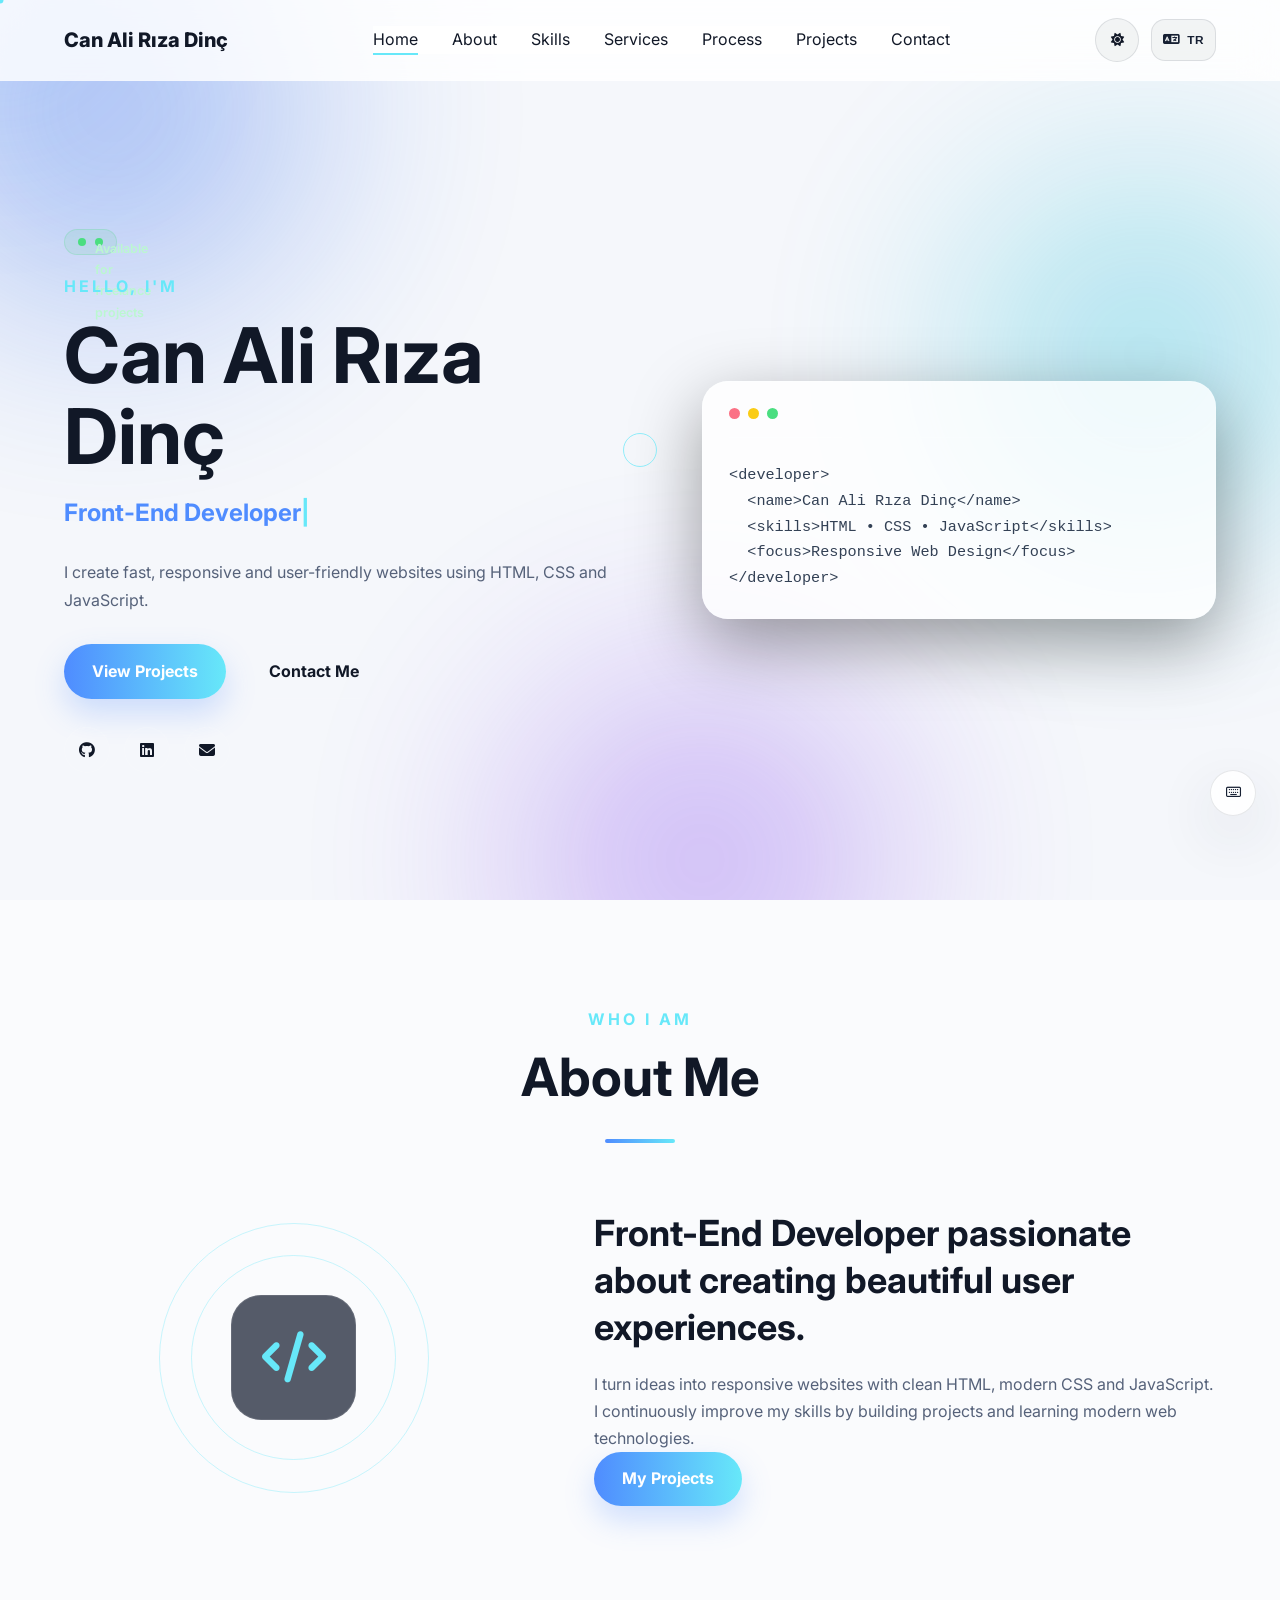
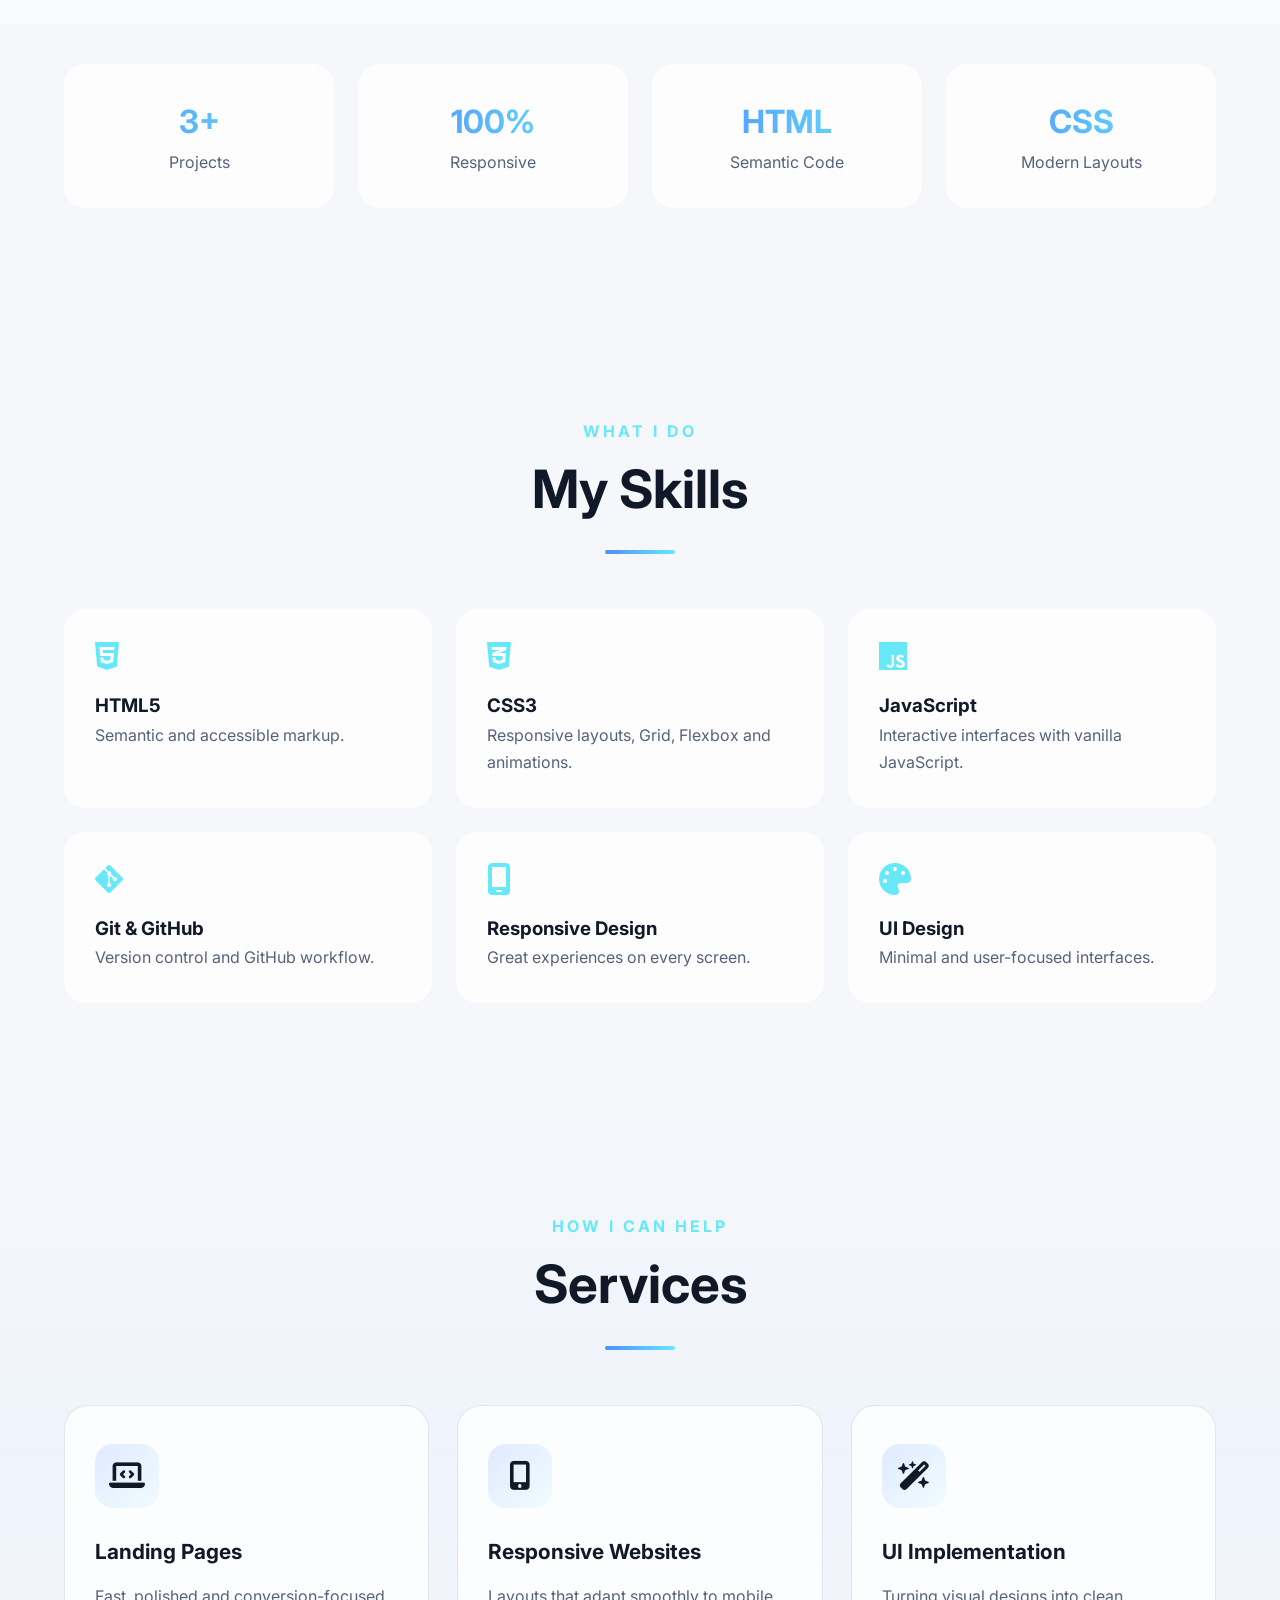
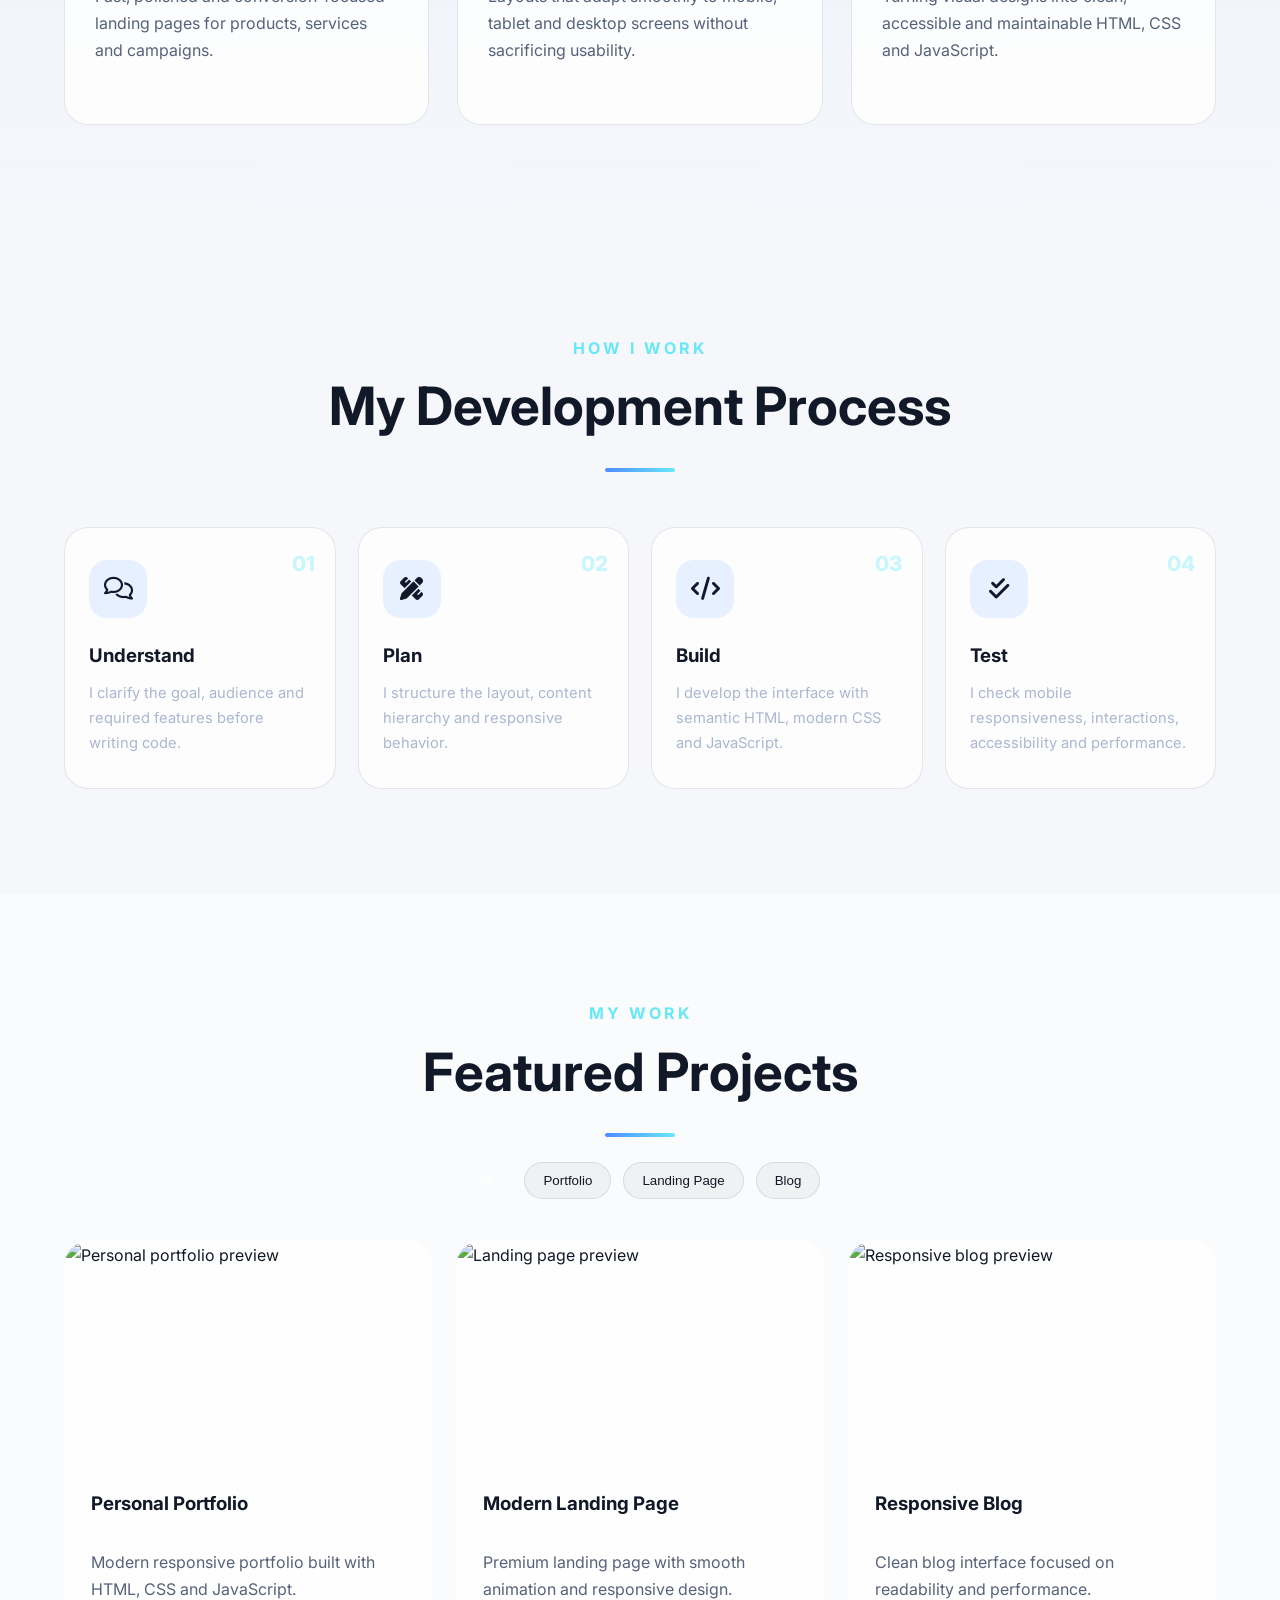
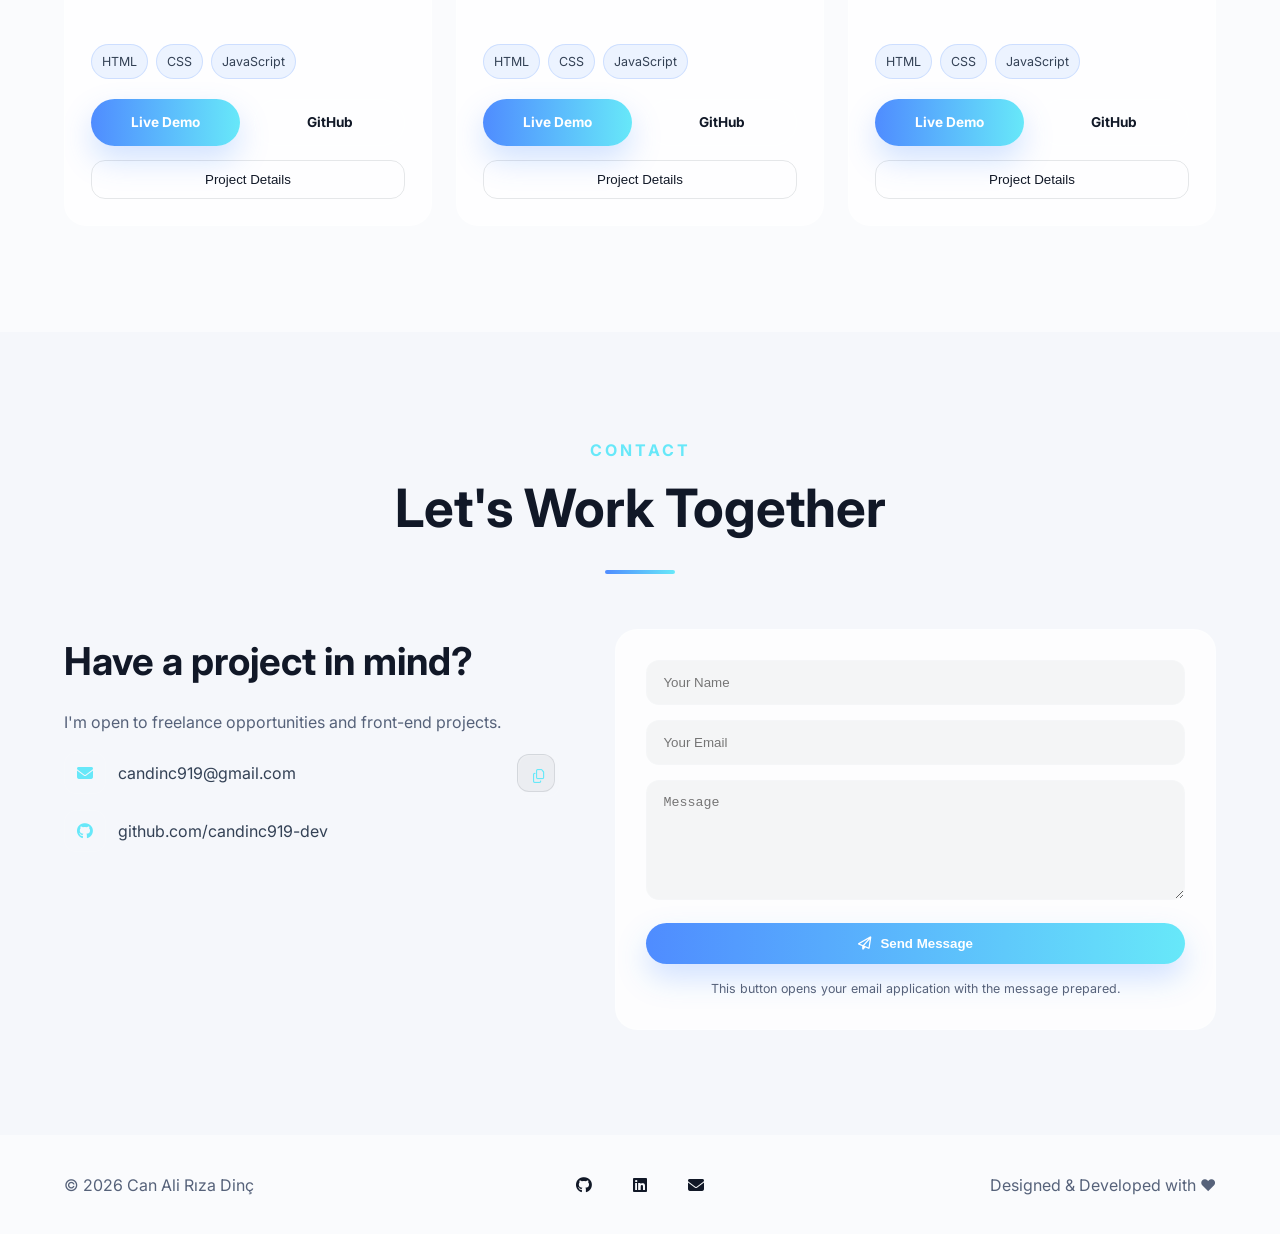
==== index.html @ e53632d0 "Update index.html" ====
<!DOCTYPE html>
<html lang="en">
<head>
  <meta charset="UTF-8">
  <meta name="viewport" content="width=device-width, initial-scale=1.0">
  <title>Can Ali Rıza Dinç | Front-End Developer</title>
  <meta name="description" content="Front-End Developer portfolio of Can Ali Rıza Dinç.">
  <meta name="author" content="Can Ali Rıza Dinç">
  <meta name="theme-color" content="#070b14">
  <link rel="preconnect" href="https://fonts.googleapis.com">
  <link rel="preconnect" href="https://fonts.gstatic.com" crossorigin>
  <link href="https://fonts.googleapis.com/css2?family=Inter:wght@300;400;500;600;700;800&display=swap" rel="stylesheet">
  <link rel="stylesheet" href="https://cdnjs.cloudflare.com/ajax/libs/font-awesome/6.7.2/css/all.min.css">

  <link rel="manifest" href="manifest.webmanifest">
  <link rel="icon" href="images/favicon.svg" type="image/svg+xml">
  <link rel="apple-touch-icon" href="images/app-icon.svg">
  <link rel="stylesheet" href="style.css?v=6.3">
</head>
<body>
  <div class="page-loader" id="pageLoader"><div class="loader-inner"><span class="loader-logo">Can Ali Rıza Dinç</span><span class="loader-line"><span></span></span><span class="loader-text">Loading portfolio...</span></div></div>
  <div class="scroll-progress" id="scrollProgress"></div>
  <div class="mouse-glow" id="mouseGlow"></div>
  <div class="custom-cursor cursor-dot" id="cursorDot"></div>
  <div class="custom-cursor cursor-ring" id="cursorRing"></div>
  <div class="background" aria-hidden="true">
    <div class="gradient gradient1"></div>
    <div class="gradient gradient2"></div>
    <div class="gradient gradient3"></div>
  </div>

  <header>
    <div class="container">
      <a href="#home" class="logo">Can Ali Rıza Dinç</a>
      <nav aria-label="Main navigation" data-i18n-aria="mainNavigation">
        <ul>
          <li><a href="#home" data-i18n="navHome">Home</a></li>
          <li><a href="#about" data-i18n="navAbout">About</a></li>
          <li><a href="#skills" data-i18n="navSkills">Skills</a></li>
          <li><a href="#services" data-i18n="navServices">Services</a></li>
          <li><a href="#process" data-i18n="navProcess">Process</a></li>
          <li><a href="#projects" data-i18n="navProjects">Projects</a></li>
          <li><a href="#contact" data-i18n="navContact">Contact</a></li>
        </ul>
      </nav>
      <div class="header-actions">
        <button class="theme-toggle" id="themeToggle" type="button" aria-label="Switch to light theme" title="Change theme">
          <i class="fa-solid fa-moon"></i>
        </button>

        <button class="language-toggle" id="languageToggle" type="button" aria-label="Türkçeye geç" title="Change language">
          <i class="fa-solid fa-language"></i>
          <span id="languageLabel">TR</span>
        </button>

        <button class="install-app-btn" id="installAppButton" type="button" aria-label="Install portfolio app" title="Install app" hidden>
          <i class="fa-solid fa-download"></i>
          <span data-i18n="installApp">Install</span>
        </button>


        <button class="menu-btn" type="button" aria-label="Open menu" aria-expanded="false">
        <i class="fa-solid fa-bars"></i>
        </button>
      </div>
    </div>
  </header>

  
  <div class="network-toast" id="networkToast" role="status" aria-live="polite" aria-atomic="true">
    <i class="fa-solid fa-wifi"></i>
    <span id="networkToastText">You are online.</span>
  </div>

  <main>
    <section id="home" class="hero">
      <div class="container hero-container">
        <div class="hero-left">
          <div class="availability"><span></span><span data-i18n="availability">Available for freelance projects</span></div>
          <p class="welcome" data-i18n="welcome">Hello, I'm</p>
          <h1>Can Ali Rıza Dinç</h1>
          <h2><span class="typing"></span></h2>
          <p class="hero-text">
            <span data-i18n="heroText">I create fast, responsive and user-friendly websites using HTML, CSS and JavaScript.</span>
          </p>
          <div class="hero-buttons">
            <a href="#projects" class="primary-btn" data-i18n="viewProjects">View Projects</a>
            <a href="#contact" class="secondary-btn" data-i18n="contactMe">Contact Me</a>
          </div>
          <div class="socials">
            <a href="https://github.com/candinc919-dev" target="_blank" rel="noopener" aria-label="GitHub"><i class="fa-brands fa-github"></i></a>
            <a href="#" aria-label="LinkedIn"><i class="fa-brands fa-linkedin"></i></a>
            <a href="mailto:mail@example.com" aria-label="Email"><i class="fa-solid fa-envelope"></i></a>
          </div>
        </div>

        <div class="hero-right">
          <div class="glass-card">
            <div class="window-top"><span></span><span></span><span></span></div>
            <pre><code>&lt;developer&gt;
  &lt;name&gt;Can Ali Rıza Dinç&lt;/name&gt;
  &lt;skills&gt;HTML • CSS • JavaScript&lt;/skills&gt;
  &lt;focus&gt;Responsive Web Design&lt;/focus&gt;
&lt;/developer&gt;</code></pre>
          </div>
        </div>
      </div>
    </section>

    <section id="about" class="about">
      <div class="container">
        <div class="section-title"><p data-i18n="aboutEyebrow">WHO I AM</p><h2 data-i18n="aboutTitle">About Me</h2></div>
        <div class="about-grid">
          <div class="about-image">
            <div class="image-card">
              <div class="circle"></div><div class="circle small"></div>
              <div class="avatar"><i class="fa-solid fa-code"></i></div>
            </div>
          </div>
          <div class="about-content">
            <h3 data-i18n="aboutHeading">Front-End Developer passionate about creating beautiful user experiences.</h3>
            <p data-i18n="aboutText1">I turn ideas into responsive websites with clean HTML, modern CSS and JavaScript.</p>
            <p data-i18n="aboutText2">I continuously improve my skills by building projects and learning modern web technologies.</p>
            <a href="#projects" class="primary-btn" data-i18n="myProjects">My Projects</a>
          </div>
        </div>
      </div>
    </section>

    <section class="stats">
      <div class="container stats-grid">
        <article class="stat-card"><h2 class="counter" data-target="3" data-suffix="+">0</h2><p data-i18n="statProjects">Projects</p></article>
        <article class="stat-card"><h2 class="counter" data-target="100" data-suffix="%">0</h2><p data-i18n="statResponsive">Responsive</p></article>
        <article class="stat-card"><h2>HTML</h2><p data-i18n="statSemantic">Semantic Code</p></article>
        <article class="stat-card"><h2>CSS</h2><p data-i18n="statLayouts">Modern Layouts</p></article>
      </div>
    </section>

    <section id="skills" class="skills">
      <div class="container">
        <div class="section-title"><p data-i18n="skillsEyebrow">WHAT I DO</p><h2 data-i18n="skillsTitle">My Skills</h2></div>
        <div class="skills-grid">
          <article class="skill-card"><i class="fa-brands fa-html5"></i><h3>HTML5</h3><p data-i18n="skillHtml">Semantic and accessible markup.</p></article>
          <article class="skill-card"><i class="fa-brands fa-css3-alt"></i><h3>CSS3</h3><p data-i18n="skillCss">Responsive layouts, Grid, Flexbox and animations.</p></article>
          <article class="skill-card"><i class="fa-brands fa-js"></i><h3>JavaScript</h3><p data-i18n="skillJs">Interactive interfaces with vanilla JavaScript.</p></article>
          <article class="skill-card"><i class="fa-brands fa-git-alt"></i><h3>Git & GitHub</h3><p data-i18n="skillGit">Version control and GitHub workflow.</p></article>
          <article class="skill-card"><i class="fa-solid fa-mobile-screen"></i><h3 data-i18n="responsiveDesign">Responsive Design</h3><p data-i18n="skillResponsive">Great experiences on every screen.</p></article>
          <article class="skill-card"><i class="fa-solid fa-palette"></i><h3 data-i18n="uiDesign">UI Design</h3><p data-i18n="skillUi">Minimal and user-focused interfaces.</p></article>
        </div>
      </div>
    </section>


    <section id="services" class="services">
      <div class="container">
        <div class="section-title"><p data-i18n="servicesEyebrow">HOW I CAN HELP</p><h2 data-i18n="servicesTitle">Services</h2></div>
        <div class="services-grid">
          <article class="service-card"><span class="service-number">01</span><i class="fa-solid fa-laptop-code"></i><h3 data-i18n="serviceLandingTitle">Landing Pages</h3><p data-i18n="serviceLandingText">Fast, polished and conversion-focused landing pages for products, services and campaigns.</p></article>
          <article class="service-card"><span class="service-number">02</span><i class="fa-solid fa-mobile-screen-button"></i><h3 data-i18n="serviceResponsiveTitle">Responsive Websites</h3><p data-i18n="serviceResponsiveText">Layouts that adapt smoothly to mobile, tablet and desktop screens without sacrificing usability.</p></article>
          <article class="service-card"><span class="service-number">03</span><i class="fa-solid fa-wand-magic-sparkles"></i><h3 data-i18n="serviceUiTitle">UI Implementation</h3><p data-i18n="serviceUiText">Turning visual designs into clean, accessible and maintainable HTML, CSS and JavaScript.</p></article>
        </div>
      </div>
    </section>


    <section id="process" class="process">
      <div class="container">
        <div class="section-title"><p data-i18n="processEyebrow">HOW I WORK</p><h2 data-i18n="processTitle">My Development Process</h2></div>
        <div class="process-grid">
          <article class="process-card"><span>01</span><i class="fa-regular fa-comments"></i><h3 data-i18n="processUnderstandTitle">Understand</h3><p data-i18n="processUnderstandText">I clarify the goal, audience and required features before writing code.</p></article>
          <article class="process-card"><span>02</span><i class="fa-solid fa-pen-ruler"></i><h3 data-i18n="processPlanTitle">Plan</h3><p data-i18n="processPlanText">I structure the layout, content hierarchy and responsive behavior.</p></article>
          <article class="process-card"><span>03</span><i class="fa-solid fa-code"></i><h3 data-i18n="processBuildTitle">Build</h3><p data-i18n="processBuildText">I develop the interface with semantic HTML, modern CSS and JavaScript.</p></article>
          <article class="process-card"><span>04</span><i class="fa-solid fa-check-double"></i><h3 data-i18n="processTestTitle">Test</h3><p data-i18n="processTestText">I check mobile responsiveness, interactions, accessibility and performance.</p></article>
        </div>
      </div>
    </section>

    <section id="projects" class="projects">
      <div class="container">
        <div class="section-title"><p data-i18n="projectsEyebrow">MY WORK</p><h2 data-i18n="projectsTitle">Featured Projects</h2></div>
        <div class="project-filters" role="group" aria-label="Filter projects" data-i18n-aria="filterProjects">
          <button class="filter-btn active" type="button" data-filter="all" data-i18n="filterAll">All</button>
          <button class="filter-btn" type="button" data-filter="portfolio">Portfolio</button>
          <button class="filter-btn" type="button" data-filter="landing">Landing Page</button>
          <button class="filter-btn" type="button" data-filter="blog">Blog</button>
        </div>
        <div class="projects-grid">
          <article class="project-card" data-category="portfolio" data-title="Personal Portfolio" data-description="A responsive personal portfolio with animated sections, theme switching and accessible navigation." data-image="images/project1.svg">
            <img src="images/project1.svg" alt="Personal portfolio preview" data-i18n-alt="project1Alt">
            <div class="project-content">
              <h3 data-i18n="project1Title">Personal Portfolio</h3>
              <p data-i18n="project1Text">Modern responsive portfolio built with HTML, CSS and JavaScript.</p>
              <div class="project-tech"><span>HTML</span><span>CSS</span><span>JavaScript</span></div>
              <div class="project-buttons"><a class="primary-btn" href="https://candinc919-dev.github.io/portfolio/" target="_blank" rel="noopener" data-i18n="liveDemo">Live Demo</a><a class="secondary-btn" href="https://github.com/candinc919-dev/portfolio" target="_blank" rel="noopener">GitHub</a></div>
              <button class="project-details-btn" type="button" data-i18n="projectDetails">Project Details</button>
            </div>
          </article>
          <article class="project-card" data-category="landing" data-title="Modern Landing Page" data-description="A conversion-focused landing page with polished motion, clear hierarchy and responsive layout." data-image="images/project2.svg">
            <img src="images/project2.svg" alt="Landing page preview" data-i18n-alt="project2Alt">
            <div class="project-content">
              <h3 data-i18n="project2Title">Modern Landing Page</h3>
              <p data-i18n="project2Text">Premium landing page with smooth animation and responsive design.</p>
              <div class="project-tech"><span>HTML</span><span>CSS</span><span>JavaScript</span></div>
              <div class="project-buttons"><a class="primary-btn" href="#" data-i18n="liveDemo">Live Demo</a><a class="secondary-btn" href="#">GitHub</a></div>
              <button class="project-details-btn" type="button" data-i18n="projectDetails">Project Details</button>
            </div>
          </article>
          <article class="project-card" data-category="blog" data-title="Responsive Blog" data-description="A clean reading experience designed around typography, usability and performance." data-image="images/project3.svg">
            <img src="images/project3.svg" alt="Responsive blog preview" data-i18n-alt="project3Alt">
            <div class="project-content">
              <h3 data-i18n="project3Title">Responsive Blog</h3>
              <p data-i18n="project3Text">Clean blog interface focused on readability and performance.</p>
              <div class="project-tech"><span>HTML</span><span>CSS</span><span>JavaScript</span></div>
              <div class="project-buttons"><a class="primary-btn" href="#" data-i18n="liveDemo">Live Demo</a><a class="secondary-btn" href="#">GitHub</a></div>
              <button class="project-details-btn" type="button" data-i18n="projectDetails">Project Details</button>
            </div>
          </article>
        </div>
      </div>
    </section>

    <section id="contact" class="contact">
      <div class="container">
        <div class="section-title"><p data-i18n="contactEyebrow">CONTACT</p><h2 data-i18n="contactTitle">Let's Work Together</h2></div>
        <div class="contact-grid">
          <div class="contact-info">
            <h3 data-i18n="contactHeading">Have a project in mind?</h3>
            <p data-i18n="contactText">I'm open to freelance opportunities and front-end projects.</p>
            <div class="contact-item"><i class="fa-solid fa-envelope"></i><a href="candinc919@gmail.com">candinc919@gmail.com</a><button class="copy-email-btn" id="copyEmailButton" type="button" aria-label="Copy email address" title="Copy email"><i class="fa-regular fa-copy"></i></button></div>
            <div class="contact-item"><i class="fa-brands fa-github"></i><a href="" target="_blank" rel="noopener">github.com/candinc919-dev</a></div>
          </div>

          <form class="contact-form" novalidate>
            <input id="name" type="text" placeholder="Your Name" required>
            <input id="email" type="email" placeholder="Your Email" required>
            <textarea id="message" rows="6" placeholder="Message" required></textarea>
            <button class="primary-btn" type="submit"><i class="fa-regular fa-paper-plane"></i> Send Message</button>
            <p class="form-helper">This button opens your email application with the message prepared.</p>
          </form>
        </div>
      </div>
    </section>
  </main>

  <button class="shortcut-help" id="shortcutHelp" type="button" aria-label="Show keyboard shortcuts" title="Keyboard shortcuts">
    <i class="fa-regular fa-keyboard"></i>
  </button>

  <div class="shortcut-panel" id="shortcutPanel" role="dialog" aria-modal="true" aria-labelledby="shortcutTitle" aria-hidden="true">
    <button class="shortcut-backdrop" type="button" data-close-shortcuts aria-label="Close keyboard shortcuts"></button>
    <div class="shortcut-card">
      <button class="shortcut-close" type="button" data-close-shortcuts aria-label="Close"><i class="fa-solid fa-xmark"></i></button>
      <p class="shortcut-eyebrow" data-i18n="shortcutsEyebrow">NAVIGATION</p>
      <h2 id="shortcutTitle" data-i18n="shortcutsTitle">Keyboard Shortcuts</h2>
      <div class="shortcut-list">
        <div><kbd>T</kbd><span data-i18n="shortcutTheme">Change theme</span></div>
        <div><kbd>L</kbd><span data-i18n="shortcutLanguage">Change language</span></div>
        <div><kbd>H</kbd><span data-i18n="shortcutHome">Go to top</span></div>
        <div><kbd>Esc</kbd><span data-i18n="shortcutClose">Close open window</span></div>
      </div>
    </div>
  </div>

  <footer><div class="container footer-content"><p>© 2026 Can Ali Rıza Dinç</p><div class="footer-socials"><a href="" target="_blank" rel="noopener"><i class="fa-brands fa-github"></i></a><a href="#"><i class="fa-brands fa-linkedin"></i></a><a href="candinc919@gmail.com"><i class="fa-solid fa-envelope"></i></a></div><p>Designed & Developed with ❤️</p></div></footer>
  <button class="back-to-top" id="backToTop" type="button" aria-label="Back to top">
    <i class="fa-solid fa-arrow-up"></i>
  </button>


  <div class="project-modal" id="projectModal" aria-hidden="true" role="dialog" aria-modal="true" aria-labelledby="modalTitle">
    <div class="project-modal-backdrop" data-close-modal></div>
    <div class="project-modal-panel" role="document">
      <button class="modal-close" type="button" aria-label="Close project details" data-close-modal><i class="fa-solid fa-xmark"></i></button>
      <img id="modalImage" src="" alt="">
      <div class="project-modal-content">
        <p class="modal-eyebrow">PROJECT DETAILS</p>
        <h2 id="modalTitle"></h2>
        <p id="modalDescription"></p>
        <div class="modal-actions">
          <a id="modalLive" class="primary-btn" href="#" target="_blank" rel="noopener">Live Demo</a>
          <a id="modalGithub" class="secondary-btn" href="#" target="_blank" rel="noopener">GitHub</a>
        </div>
      </div>
    </div>
  </div>

  <script src="script.js?v=6.3"></script>
</body>
</html>
---- style.css ----
:root{--p:#4f8cff;--s:#67e8f9;--bg:#070b14;--card:rgba(15,23,42,.7);--line:rgba(255,255,255,.1)}*{box-sizing:border-box;margin:0;padding:0}html{scroll-behavior:smooth}body{font-family:Inter,Arial,sans-serif;background:var(--bg);color:#fff;line-height:1.7;overflow-x:hidden}body.loading{overflow:hidden}a{color:inherit;text-decoration:none}img{width:100%;display:block}.container{width:min(1160px,90%);margin:auto}.background{position:fixed;inset:0;z-index:-2;overflow:hidden}.gradient{position:absolute;border-radius:50%;filter:blur(110px);opacity:.32;animation:float 12s ease-in-out infinite}.gradient1{width:420px;height:420px;background:#2563eb;left:-100px;top:-100px}.gradient2{width:350px;height:350px;background:#06b6d4;right:-40px;top:180px}.gradient3{width:380px;height:380px;background:#7c3aed;left:40%;bottom:-150px}@keyframes float{50%{transform:translateY(-40px)}}header{position:fixed;inset:0 0 auto;z-index:1000;background:rgba(7,11,20,.55);backdrop-filter:blur(18px);border-bottom:1px solid var(--line);transition:.3s}header.scrolled{background:rgba(7,11,20,.92);box-shadow:0 10px 35px rgba(0,0,0,.28)}header .container{display:flex;justify-content:space-between;align-items:center;padding:18px 0}.logo{font-weight:800;font-size:1.25rem}nav ul{display:flex;gap:34px;list-style:none}nav a{position:relative}nav a:after{content:"";position:absolute;left:0;bottom:-6px;width:0;height:2px;background:var(--s);transition:.3s}nav a:hover:after,nav a.active:after{width:100%}.menu-btn{display:none;background:none;border:0;color:#fff;font-size:1.4rem}.hero{min-height:100vh;display:flex;align-items:center;padding-top:100px}.hero-container{display:grid;grid-template-columns:1.05fr .95fr;gap:70px;align-items:center}.welcome,.section-title p{color:var(--s);font-weight:700;letter-spacing:3px;text-transform:uppercase}.hero h1{font-size:clamp(3rem,6vw,5rem);line-height:1.05;margin:16px 0}.hero h2{color:var(--p);min-height:48px}.typing:after{content:"|";color:var(--s);animation:blink .8s infinite}@keyframes blink{50%{opacity:0}}.hero-text{color:#b8c4dc;max-width:580px;margin:18px 0 30px}.hero-buttons,.socials,.project-buttons{display:flex;gap:14px;flex-wrap:wrap}.hero-buttons{margin-bottom:28px}.primary-btn,.secondary-btn{display:inline-flex;align-items:center;justify-content:center;padding:13px 28px;border-radius:999px;font-weight:700;transition:.3s}.primary-btn{background:linear-gradient(90deg,var(--p),var(--s));box-shadow:0 14px 30px rgba(79,140,255,.25);border:0;color:#fff}.secondary-btn{border:1px solid var(--line)}.primary-btn:hover,.secondary-btn:hover{transform:translateY(-4px)}.socials a,.footer-socials a{width:46px;height:46px;display:grid;place-items:center;border-radius:50%;background:rgba(255,255,255,.05);border:1px solid var(--line);transition:.3s}.socials a:hover,.footer-socials a:hover{background:var(--p);transform:translateY(-4px)}.glass-card{padding:26px;border-radius:26px;background:var(--card);border:1px solid var(--line);box-shadow:0 24px 70px rgba(0,0,0,.38);animation:cardFloat 5s ease-in-out infinite}.window-top{display:flex;gap:8px;padding-bottom:18px;border-bottom:1px solid var(--line)}.window-top span{width:11px;height:11px;border-radius:50%}.window-top span:nth-child(1){background:#fb7185}.window-top span:nth-child(2){background:#facc15}.window-top span:nth-child(3){background:#4ade80}.glass-card pre{margin-top:25px;color:#c7d2fe;white-space:pre-wrap;font-size:.95rem}@keyframes cardFloat{50%{transform:translateY(-12px)}}section:not(.hero){padding:105px 0}.section-title{text-align:center;margin-bottom:55px}.section-title h2{font-size:clamp(2.2rem,5vw,3.3rem)}.section-title h2:after{content:"";display:block;width:70px;height:4px;margin:16px auto 0;background:linear-gradient(90deg,var(--p),var(--s));border-radius:5px}.about,.projects{background:rgba(255,255,255,.015);border-block:1px solid rgba(255,255,255,.04)}.about-grid{display:grid;grid-template-columns:.85fr 1.15fr;gap:70px;align-items:center}.image-card{width:320px;height:320px;margin:auto;position:relative;display:grid;place-items:center}.circle{position:absolute;width:270px;height:270px;border:1px solid rgba(103,232,249,.35);border-radius:50%;animation:spin 16s linear infinite}.circle.small{width:205px;height:205px;animation-direction:reverse}.avatar{width:125px;height:125px;display:grid;place-items:center;border-radius:30px;background:var(--card);border:1px solid var(--line);font-size:3.2rem;color:var(--s);z-index:1}@keyframes spin{to{transform:rotate(360deg)}}.about-content h3{font-size:clamp(1.6rem,3vw,2.25rem);line-height:1.3;margin-bottom:20px}.about-content p,.skill-card p,.project-content p,.contact-info p{color:#aab7d1}.stats{padding-top:40px!important}.stats-grid,.skills-grid,.projects-grid{display:grid;gap:24px}.stats-grid{grid-template-columns:repeat(4,1fr)}.skills-grid,.projects-grid{grid-template-columns:repeat(3,1fr)}.stat-card,.skill-card,.project-card,.contact-form{background:var(--card);border:1px solid var(--line);border-radius:22px;transition:.35s}.stat-card,.skill-card{padding:30px}.stat-card{text-align:center}.stat-card h2{font-size:2rem;background:linear-gradient(90deg,var(--p),var(--s));-webkit-background-clip:text;color:transparent}.skill-card:hover,.project-card:hover,.stat-card:hover{transform:translateY(-9px);border-color:rgba(103,232,249,.35)}.skill-card i{font-size:2rem;color:var(--s);margin-bottom:18px}.project-card{overflow:hidden;position:relative;transform-style:preserve-3d}.project-card>img{height:220px;object-fit:cover}.project-content{padding:26px}.project-content h3{margin-bottom:10px}.project-content p{min-height:72px;margin-bottom:18px}.project-tech{display:flex;gap:8px;flex-wrap:wrap;margin-bottom:20px}.project-tech span{padding:6px 10px;border-radius:999px;background:rgba(79,140,255,.1);border:1px solid rgba(79,140,255,.2);font-size:.78rem}.project-buttons a{flex:1;padding:11px 14px;font-size:.85rem}.contact-grid{display:grid;grid-template-columns:.9fr 1.1fr;gap:60px}.contact-info h3{font-size:clamp(1.8rem,3vw,2.5rem);margin-bottom:15px}.contact-item{display:flex;align-items:center;gap:12px;margin-top:16px}.contact-item i{width:42px;height:42px;display:grid;place-items:center;border-radius:12px;background:rgba(255,255,255,.05);border:1px solid var(--line);color:var(--s)}.contact-form{padding:30px}.contact-form input,.contact-form textarea{width:100%;padding:14px 16px;margin-bottom:15px;border-radius:13px;border:1px solid var(--line);background:rgba(255,255,255,.035);color:#fff;outline:none}.contact-form input:focus,.contact-form textarea:focus{border-color:var(--s);box-shadow:0 0 0 4px rgba(103,232,249,.08)}.contact-form button{width:100%}.form-message{margin-top:14px;padding:11px;border-radius:10px;text-align:center}.form-message.success{background:rgba(34,197,94,.1);color:#bbf7d0}.form-message.error{background:rgba(239,68,68,.1);color:#fecaca}footer{border-top:1px solid var(--line);padding:26px 0}.footer-content{display:grid;grid-template-columns:1fr auto 1fr;align-items:center}.footer-content>p:last-child{text-align:right}.footer-socials{display:flex;gap:10px}.reveal{opacity:0;transform:translateY(40px);transition:.75s}.reveal.visible{opacity:1;transform:none}.page-loader{position:fixed;inset:0;z-index:5000;display:grid;place-items:center;background:#070b14;transition:.6s}.page-loader.hidden{opacity:0;visibility:hidden}.loader-inner{width:min(360px,80vw);text-align:center}.loader-logo{display:block;font-size:1.7rem;font-weight:800;margin-bottom:20px}.loader-line{height:4px;background:rgba(255,255,255,.08);display:block;overflow:hidden;border-radius:99px}.loader-line span{display:block;width:45%;height:100%;background:linear-gradient(90deg,var(--p),var(--s));animation:load 1s infinite}@keyframes load{from{transform:translateX(-110%)}to{transform:translateX(250%)}}.loader-text{display:block;margin-top:12px;color:#7f8ca6;font-size:.78rem;letter-spacing:2px}.scroll-progress{position:fixed;top:0;left:0;z-index:3000;height:3px;width:0;background:linear-gradient(90deg,var(--p),var(--s))}.mouse-glow{position:fixed;width:400px;height:400px;border-radius:50%;pointer-events:none;z-index:-1;filter:blur(75px);opacity:.2;background:radial-gradient(circle,var(--p),transparent 70%);transform:translate(-50%,-50%)}.custom-cursor{position:fixed;pointer-events:none;z-index:4000;border-radius:50%;transform:translate(-50%,-50%)}.cursor-dot{width:7px;height:7px;background:var(--s)}.cursor-ring{width:34px;height:34px;border:1px solid rgba(103,232,249,.7);transition:.2s}.cursor-ring.hovering{width:52px;height:52px;background:rgba(79,140,255,.08)}@media(max-width:950px){.skills-grid,.projects-grid,.stats-grid{grid-template-columns:repeat(2,1fr)}.hero-container,.about-grid,.contact-grid{grid-template-columns:1fr;text-align:center}.hero-text,.contact-info p{margin-inline:auto}.socials,.hero-buttons,.contact-item{justify-content:center}}@media(max-width:760px){nav{position:fixed;top:70px;left:5%;width:90%;padding:22px;background:rgba(15,23,42,.97);border:1px solid var(--line);border-radius:18px;opacity:0;visibility:hidden;transform:translateY(-20px);transition:.3s}nav.active{opacity:1;visibility:visible;transform:none}nav ul{flex-direction:column;gap:18px}.menu-btn{display:block}.custom-cursor,.mouse-glow{display:none}.footer-content{display:flex;flex-direction:column;gap:16px}.footer-content>p:last-child{text-align:center}}@media(max-width:600px){.skills-grid,.projects-grid,.stats-grid{grid-template-columns:1fr}.hero h1{font-size:2.7rem}.hero-buttons{flex-direction:column}.project-buttons{flex-direction:column}.glass-card pre{font-size:.76rem}.image-card{width:270px;height:270px}.circle{width:225px;height:225px}.circle.small{width:170px;height:170px}}


/* ==================================================
   PORTFOLIO V3 — THEME, SERVICES & POLISH
================================================== */

.header-actions {
  display: flex;
  align-items: center;
  gap: 12px;
}

.theme-toggle,
.back-to-top {
  width: 44px;
  height: 44px;
  display: grid;
  place-items: center;
  border: 1px solid var(--border);
  border-radius: 50%;
  color: #fff;
  background: var(--glass);
  cursor: pointer;
  transition: transform .3s ease, background .3s ease, color .3s ease, opacity .3s ease;
}

.theme-toggle:hover,
.back-to-top:hover {
  color: #fff;
  background: var(--primary);
  transform: translateY(-3px);
}

.availability {
  display: inline-flex;
  align-items: center;
  gap: 9px;
  margin-bottom: 18px;
  padding: 8px 13px;
  border: 1px solid rgba(74, 222, 128, .22);
  border-radius: 999px;
  color: #bbf7d0;
  background: rgba(34, 197, 94, .08);
  font-size: .78rem;
  font-weight: 600;
}

.availability span {
  width: 8px;
  height: 8px;
  border-radius: 50%;
  background: #4ade80;
  box-shadow: 0 0 0 0 rgba(74, 222, 128, .6);
  animation: availabilityPulse 1.8s infinite;
}

@keyframes availabilityPulse {
  70% { box-shadow: 0 0 0 8px rgba(74, 222, 128, 0); }
  100% { box-shadow: 0 0 0 0 rgba(74, 222, 128, 0); }
}

.services {
  padding: 120px 0;
  background: linear-gradient(180deg, transparent, rgba(79,140,255,.035), transparent);
}

.services-grid {
  display: grid;
  grid-template-columns: repeat(3, 1fr);
  gap: 28px;
}

.service-card {
  position: relative;
  min-height: 320px;
  padding: 38px 30px;
  overflow: hidden;
  border: 1px solid var(--border);
  border-radius: 24px;
  background: rgba(15, 23, 42, .62);
  transition: transform .35s ease, border-color .35s ease, box-shadow .35s ease;
}

.service-card:hover {
  transform: translateY(-10px);
  border-color: rgba(103, 232, 249, .35);
  box-shadow: 0 25px 65px rgba(0,0,0,.28);
}

.service-number {
  position: absolute;
  top: 18px;
  right: 24px;
  color: rgba(255,255,255,.08);
  font-size: 4rem;
  font-weight: 800;
  line-height: 1;
}

.service-card i {
  width: 64px;
  height: 64px;
  display: grid;
  place-items: center;
  margin-bottom: 26px;
  border-radius: 18px;
  color: var(--secondary);
  background: linear-gradient(135deg, rgba(79,140,255,.16), rgba(103,232,249,.08));
  font-size: 1.8rem;
}

.service-card h3 {
  margin-bottom: 14px;
  font-size: 1.3rem;
}

.service-card p,
.form-helper {
  color: #aab7d1;
}

.form-helper {
  margin-top: 14px;
  text-align: center;
  font-size: .78rem;
}

.contact-form button {
  gap: 9px;
}

.back-to-top {
  position: fixed;
  right: 24px;
  bottom: 24px;
  z-index: 2500;
  opacity: 0;
  visibility: hidden;
  transform: translateY(15px);
}

.back-to-top.visible {
  opacity: 1;
  visibility: visible;
  transform: translateY(0);
}

body.light-theme {
  --dark: #f5f7fb;
  --glass: rgba(15, 23, 42, .045);
  --border: rgba(15, 23, 42, .1);
  --shadow: 0 20px 60px rgba(39, 50, 73, .12);
  color: #111827;
  background: #f5f7fb;
}

body.light-theme header,
body.light-theme header.scrolled {
  background: rgba(255, 255, 255, .82);
}

body.light-theme .logo,
body.light-theme nav a,
body.light-theme .menu-btn,
body.light-theme .theme-toggle,
body.light-theme .secondary-btn,
body.light-theme .contact-form input,
body.light-theme .contact-form textarea {
  color: #111827;
}

body.light-theme .hero-text,
body.light-theme .about-content p,
body.light-theme .stat-card p,
body.light-theme .skill-card p,
body.light-theme .service-card p,
body.light-theme .project-content p,
body.light-theme .contact-info p,
body.light-theme .form-helper,
body.light-theme footer p {
  color: #56627a;
}

body.light-theme .glass-card,
body.light-theme .skill-card,
body.light-theme .service-card,
body.light-theme .project-card,
body.light-theme .contact-form,
body.light-theme .stat-card,
body.light-theme nav {
  background: rgba(255, 255, 255, .78);
}

body.light-theme .glass-card pre,
body.light-theme .contact-item,
body.light-theme .project-tech span {
  color: #334155;
}

body.light-theme .about,
body.light-theme .projects,
body.light-theme footer {
  background: rgba(255, 255, 255, .48);
}

body.light-theme .contact-form input,
body.light-theme .contact-form textarea {
  background: rgba(15, 23, 42, .035);
}

body.light-theme .page-loader {
  color: #111827;
  background: #f5f7fb;
}

@media (max-width: 1050px) {
  .services-grid { grid-template-columns: repeat(2, 1fr); }
}

@media (max-width: 620px) {
  .services { padding: 90px 0; }
  .services-grid { grid-template-columns: 1fr; }
  .theme-toggle { width: 40px; height: 40px; }
  .back-to-top { right: 16px; bottom: 16px; }
}


/* ==================================================
   PORTFOLIO V4 — PROCESS, FILTERS & PROJECT MODAL
================================================== */

.process { padding: 120px 0; }
.process-grid { display:grid; grid-template-columns:repeat(4,1fr); gap:22px; }
.process-card { position:relative; padding:32px 24px; border-radius:24px; background:rgba(15,23,42,.62); border:1px solid var(--border); overflow:hidden; transition:.35s; }
.process-card:hover { transform:translateY(-9px); border-color:rgba(103,232,249,.35); }
.process-card span { position:absolute; top:18px; right:20px; color:rgba(103,232,249,.35); font-weight:800; font-size:1.3rem; }
.process-card i { width:58px; height:58px; display:grid; place-items:center; border-radius:18px; margin-bottom:22px; color:var(--secondary); font-size:1.45rem; background:rgba(79,140,255,.12); }
.process-card h3 { margin-bottom:10px; }
.process-card p { color:#aab7d1; font-size:.92rem; }
.light-theme .process-card { background:rgba(255,255,255,.76); }

.project-filters { display:flex; justify-content:center; flex-wrap:wrap; gap:12px; margin:-30px 0 42px; }
.filter-btn { padding:10px 18px; border-radius:50px; border:1px solid var(--border); background:var(--glass); color:inherit; cursor:pointer; transition:.3s; }
.filter-btn:hover,.filter-btn.active { background:linear-gradient(90deg,var(--primary),var(--secondary)); color:#fff; border-color:transparent; transform:translateY(-2px); }
.project-card.project-hidden { display:none; }
.project-details-btn { width:100%; margin-top:14px; padding:11px 16px; border-radius:14px; border:1px solid var(--border); background:transparent; color:inherit; cursor:pointer; transition:.3s; }
.project-details-btn:hover { border-color:var(--secondary); color:var(--secondary); }

.project-modal { position:fixed; inset:0; z-index:6000; display:grid; place-items:center; padding:22px; opacity:0; visibility:hidden; transition:.3s; }
.project-modal.open { opacity:1; visibility:visible; }
.project-modal-backdrop { position:absolute; inset:0; background:rgba(2,6,23,.78); backdrop-filter:blur(10px); }
.project-modal-panel { position:relative; z-index:1; width:min(760px,100%); max-height:90vh; overflow:auto; border-radius:28px; background:#0f172a; border:1px solid rgba(255,255,255,.12); box-shadow:0 35px 100px rgba(0,0,0,.55); transform:translateY(20px) scale(.98); transition:.3s; }
.project-modal.open .project-modal-panel { transform:none; }
.project-modal-panel img { width:100%; height:320px; object-fit:cover; }
.project-modal-content { padding:30px; }
.modal-eyebrow { color:var(--secondary); font-weight:700; letter-spacing:.18em; font-size:.75rem; margin-bottom:8px; }
.project-modal-content h2 { font-size:clamp(1.8rem,4vw,2.6rem); margin-bottom:14px; }
.project-modal-content>p { color:#aab7d1; }
.modal-actions { display:flex; gap:14px; margin-top:26px; }
.modal-close { position:absolute; top:16px; right:16px; z-index:2; width:42px; height:42px; border-radius:50%; border:1px solid rgba(255,255,255,.18); background:rgba(7,11,20,.72); color:#fff; cursor:pointer; }
body.modal-open { overflow:hidden; }
.light-theme .project-modal-panel { background:#fff; color:#0f172a; }
.light-theme .project-modal-content>p { color:#53627a; }

@media(max-width:1050px){.process-grid{grid-template-columns:repeat(2,1fr)}}
@media(max-width:620px){.process{padding:90px 0}.process-grid{grid-template-columns:1fr}.project-modal-panel img{height:210px}.modal-actions{flex-direction:column}.project-modal-content{padding:24px}}


/* ==================================================
   PORTFOLIO V5 — LANGUAGE, COPY EMAIL & SHORTCUTS
================================================== */

.language-toggle {
  min-width: 52px;
  height: 42px;
  padding: 0 11px;
  display: inline-flex;
  align-items: center;
  justify-content: center;
  gap: 7px;
  border: 1px solid var(--border);
  border-radius: 14px;
  color: inherit;
  background: var(--glass);
  cursor: pointer;
  font-weight: 800;
  transition: 0.3s ease;
}

.language-toggle:hover {
  color: white;
  border-color: rgba(103, 232, 249, 0.4);
  background: var(--primary);
  transform: translateY(-2px);
}

.language-toggle span {
  font-size: 0.74rem;
  letter-spacing: 0.04em;
}

.copy-email-btn {
  width: 38px;
  height: 38px;
  display: inline-grid;
  place-items: center;
  margin-left: auto;
  border: 1px solid var(--border);
  border-radius: 12px;
  color: var(--secondary);
  background: var(--glass);
  cursor: pointer;
  transition: 0.3s ease;
}

.copy-email-btn:hover,
.copy-email-btn.copied {
  color: white;
  background: var(--primary);
  transform: translateY(-2px);
}

.shortcut-help {
  position: fixed;
  right: 24px;
  bottom: 84px;
  z-index: 1200;
  width: 46px;
  height: 46px;
  display: grid;
  place-items: center;
  border: 1px solid var(--border);
  border-radius: 50%;
  color: #dbeafe;
  background: rgba(15, 23, 42, 0.84);
  backdrop-filter: blur(16px);
  box-shadow: var(--shadow);
  cursor: pointer;
  transition: 0.3s ease;
}

.shortcut-help:hover {
  background: var(--primary);
  transform: translateY(-4px);
}

.shortcut-panel {
  position: fixed;
  inset: 0;
  z-index: 4500;
  display: grid;
  place-items: center;
  padding: 20px;
  opacity: 0;
  visibility: hidden;
  transition: opacity 0.25s ease, visibility 0.25s ease;
}

.shortcut-panel.open {
  opacity: 1;
  visibility: visible;
}

.shortcut-backdrop {
  position: absolute;
  inset: 0;
  width: 100%;
  border: 0;
  background: rgba(3, 7, 18, 0.74);
  backdrop-filter: blur(10px);
  cursor: default;
}

.shortcut-card {
  position: relative;
  z-index: 1;
  width: min(480px, 100%);
  padding: 34px;
  border: 1px solid var(--border);
  border-radius: 26px;
  background: rgba(15, 23, 42, 0.97);
  box-shadow: 0 30px 100px rgba(0, 0, 0, 0.55);
}

.shortcut-close {
  position: absolute;
  top: 18px;
  right: 18px;
  width: 38px;
  height: 38px;
  display: grid;
  place-items: center;
  border: 1px solid var(--border);
  border-radius: 50%;
  color: inherit;
  background: var(--glass);
  cursor: pointer;
}

.shortcut-eyebrow {
  margin-bottom: 8px;
  color: var(--secondary);
  font-size: 0.78rem;
  font-weight: 800;
  letter-spacing: 0.18em;
}

.shortcut-card h2 {
  margin-bottom: 26px;
  font-size: clamp(1.7rem, 5vw, 2.35rem);
}

.shortcut-list {
  display: grid;
  gap: 14px;
}

.shortcut-list > div {
  display: flex;
  align-items: center;
  gap: 15px;
  padding: 13px 0;
  border-bottom: 1px solid var(--border);
  color: #c7d2fe;
}

.shortcut-list kbd {
  min-width: 52px;
  padding: 6px 10px;
  text-align: center;
  border: 1px solid rgba(103, 232, 249, 0.25);
  border-radius: 9px;
  color: white;
  background: rgba(79, 140, 255, 0.12);
  box-shadow: inset 0 -2px 0 rgba(255, 255, 255, 0.08);
  font-family: inherit;
  font-weight: 800;
}

.light-theme .language-toggle,
.light-theme .copy-email-btn {
  color: #172033;
}

.light-theme .shortcut-help {
  color: #172033;
  background: rgba(255, 255, 255, 0.88);
}

.light-theme .shortcut-card {
  color: #0f172a;
  background: rgba(255, 255, 255, 0.98);
}

.light-theme .shortcut-list > div {
  color: #53627a;
}

.light-theme .shortcut-list kbd {
  color: #172033;
}

@media (max-width: 850px) {
  .language-toggle {
    min-width: 46px;
    padding: 0 9px;
  }

  .shortcut-help {
    right: 16px;
    bottom: 76px;
  }
}

@media (max-width: 620px) {
  .language-toggle i {
    display: none;
  }

  .copy-email-btn {
    margin-left: 4px;
  }

  .shortcut-card {
    padding: 30px 22px 24px;
  }
}


/* ==================================================
   PORTFOLIO V6 — PWA & OFFLINE EXPERIENCE
================================================== */

.install-app-btn {
  min-height: 42px;
  padding: 0 14px;
  display: inline-flex;
  align-items: center;
  justify-content: center;
  gap: 8px;
  border: 1px solid rgba(103, 232, 249, 0.3);
  border-radius: 14px;
  color: white;
  background: linear-gradient(
    135deg,
    rgba(79, 140, 255, 0.18),
    rgba(103, 232, 249, 0.1)
  );
  cursor: pointer;
  font-weight: 700;
  transition: 0.3s ease;
}

.install-app-btn:hover {
  border-color: rgba(103, 232, 249, 0.65);
  background: var(--primary);
  transform: translateY(-2px);
}

.install-app-btn[hidden] {
  display: none;
}

.network-toast {
  position: fixed;
  left: 50%;
  bottom: 24px;
  z-index: 4800;
  min-width: min(360px, calc(100vw - 32px));
  padding: 13px 18px;
  display: flex;
  align-items: center;
  justify-content: center;
  gap: 10px;
  border: 1px solid var(--border);
  border-radius: 16px;
  color: #dbeafe;
  background: rgba(15, 23, 42, 0.94);
  backdrop-filter: blur(18px);
  box-shadow: 0 18px 55px rgba(0, 0, 0, 0.36);
  opacity: 0;
  pointer-events: none;
  transform: translate(-50%, 24px);
  transition:
    opacity 0.3s ease,
    transform 0.3s ease;
}

.network-toast.visible {
  opacity: 1;
  transform: translate(-50%, 0);
}

.network-toast.offline {
  border-color: rgba(251, 191, 36, 0.35);
}

.network-toast.offline i {
  color: #fbbf24;
}

.network-toast.online {
  border-color: rgba(74, 222, 128, 0.35);
}

.network-toast.online i {
  color: #4ade80;
}

.light-theme .install-app-btn {
  color: #172033;
}

.light-theme .network-toast {
  color: #172033;
  background: rgba(255, 255, 255, 0.96);
}

@media (max-width: 1050px) {
  .install-app-btn span {
    display: none;
  }

  .install-app-btn {
    width: 42px;
    padding: 0;
  }
}

@media (max-width: 620px) {
  .network-toast {
    bottom: 16px;
    font-size: 0.86rem;
  }
}


/* V6.3 — equal project cards and translated content */
.projects-grid { grid-template-columns: repeat(3, minmax(0, 1fr)) !important; align-items: stretch; }
.project-card { display:flex; flex-direction:column; height:100%; min-width:0; }
.project-card > img { width:100%; height:220px !important; object-fit:cover; flex:0 0 220px; }
.project-content { display:flex; flex-direction:column; flex:1; width:100%; }
.project-content h3 { min-height:2.7em; }
.project-content > p { min-height:4.8em !important; }
.project-tech { margin-top:auto; }
.project-buttons { width:100%; }
.project-details-btn { margin-top:14px; }
@media (max-width:950px){ .projects-grid{grid-template-columns:repeat(2,minmax(0,1fr)) !important;} }
@media (max-width:600px){ .projects-grid{grid-template-columns:1fr !important;} .project-card>img{height:210px !important;flex-basis:210px;} }
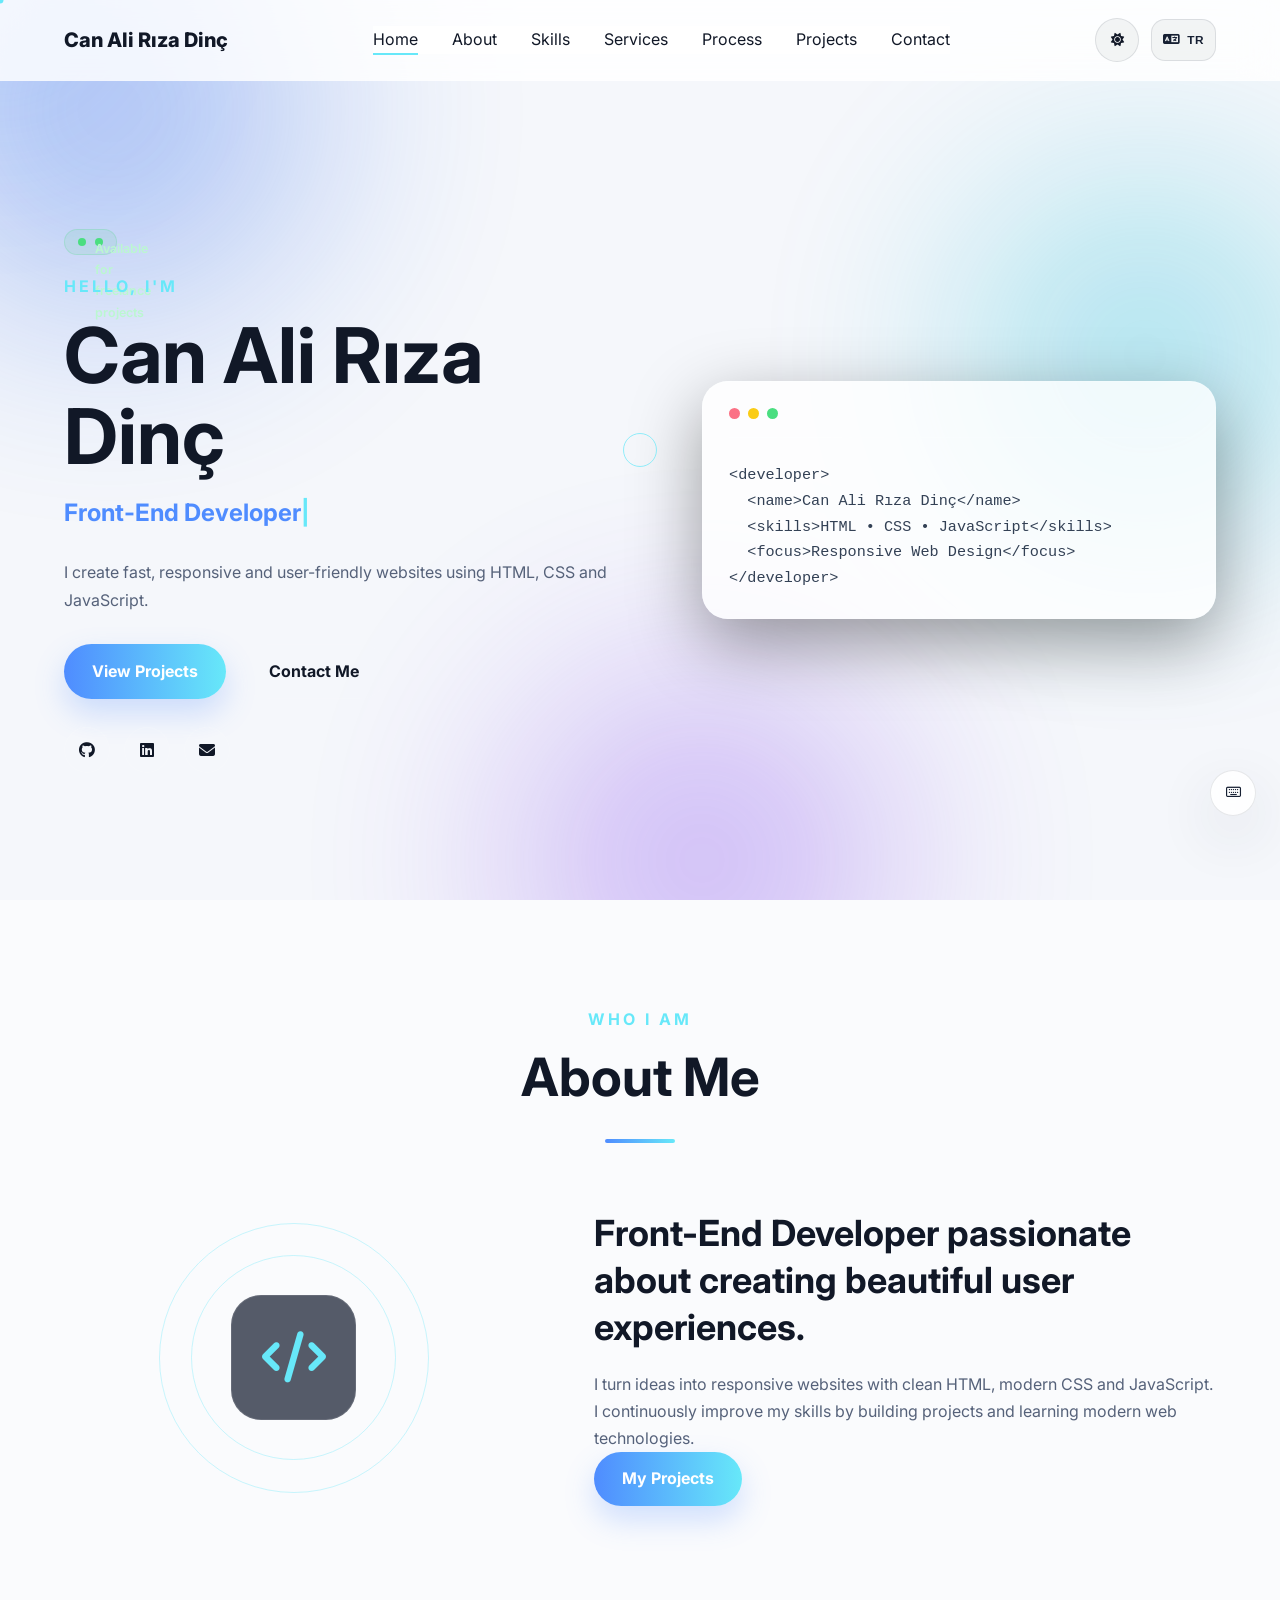
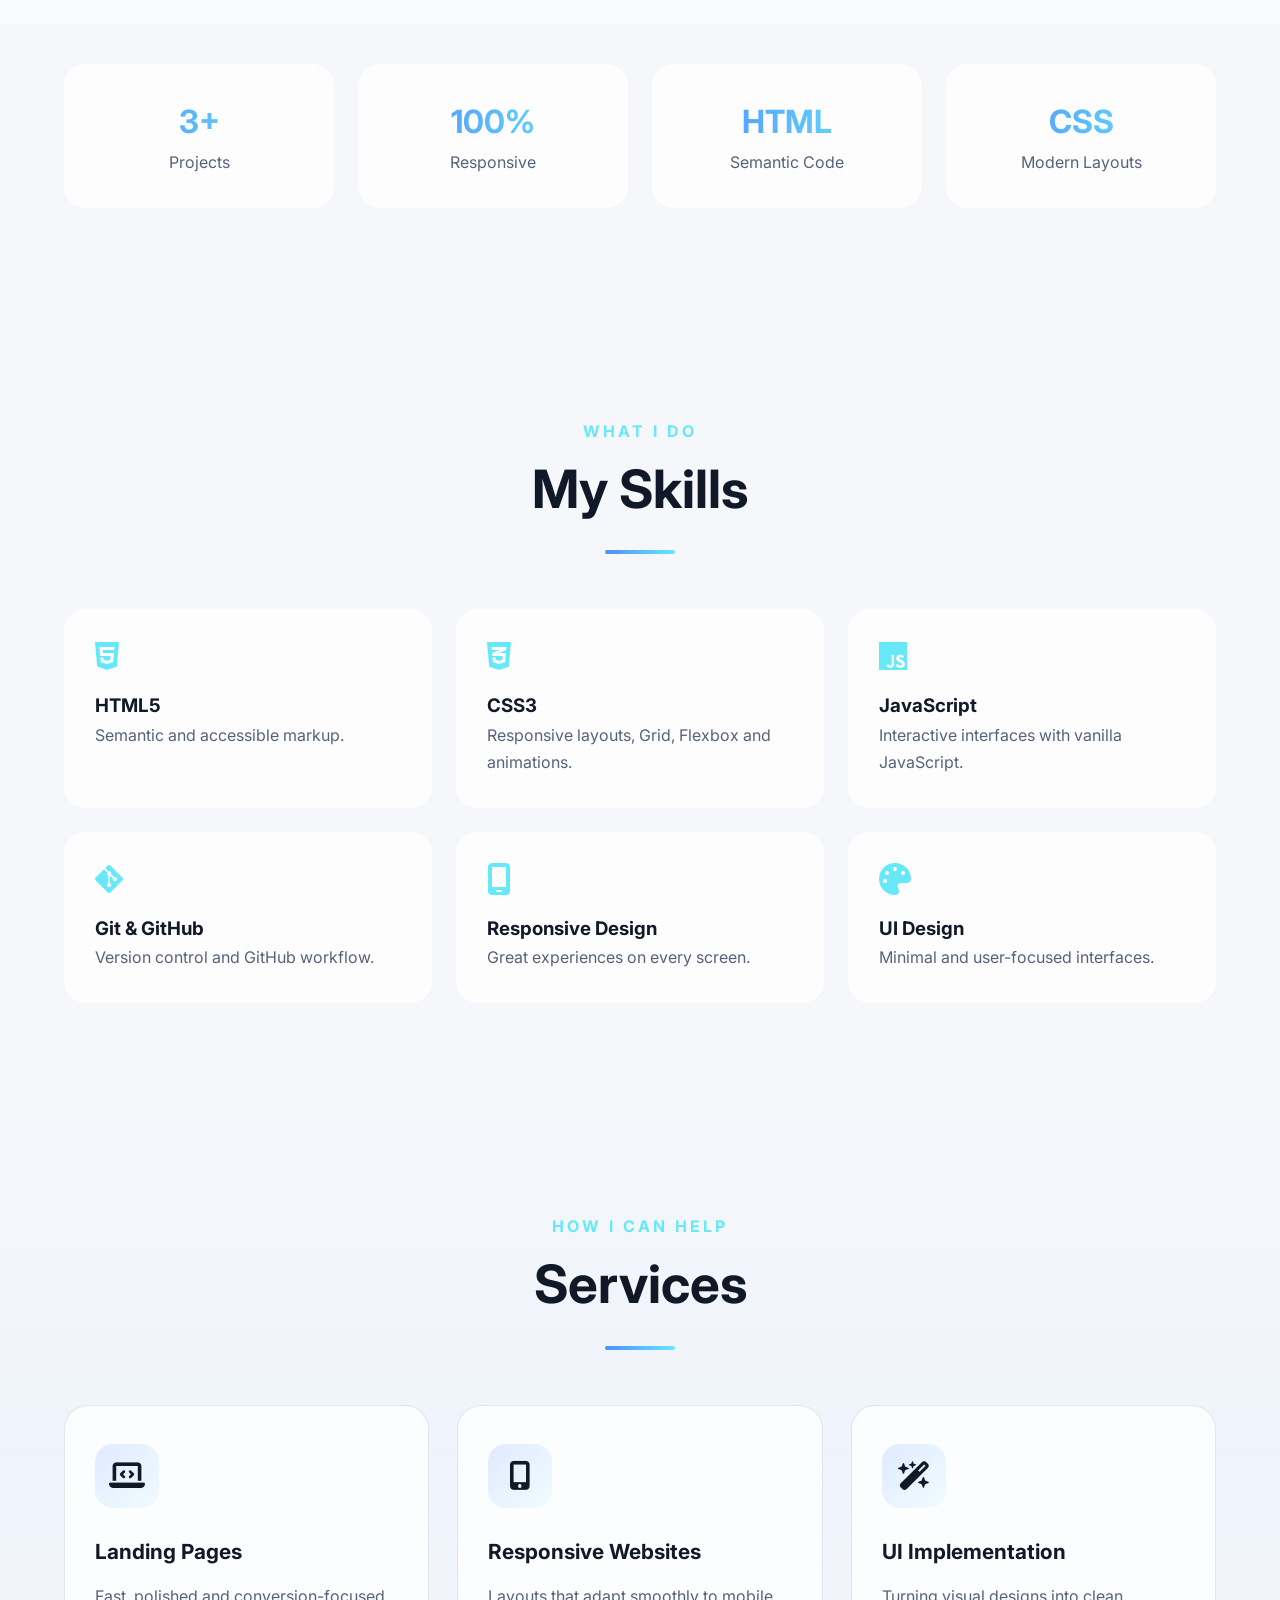
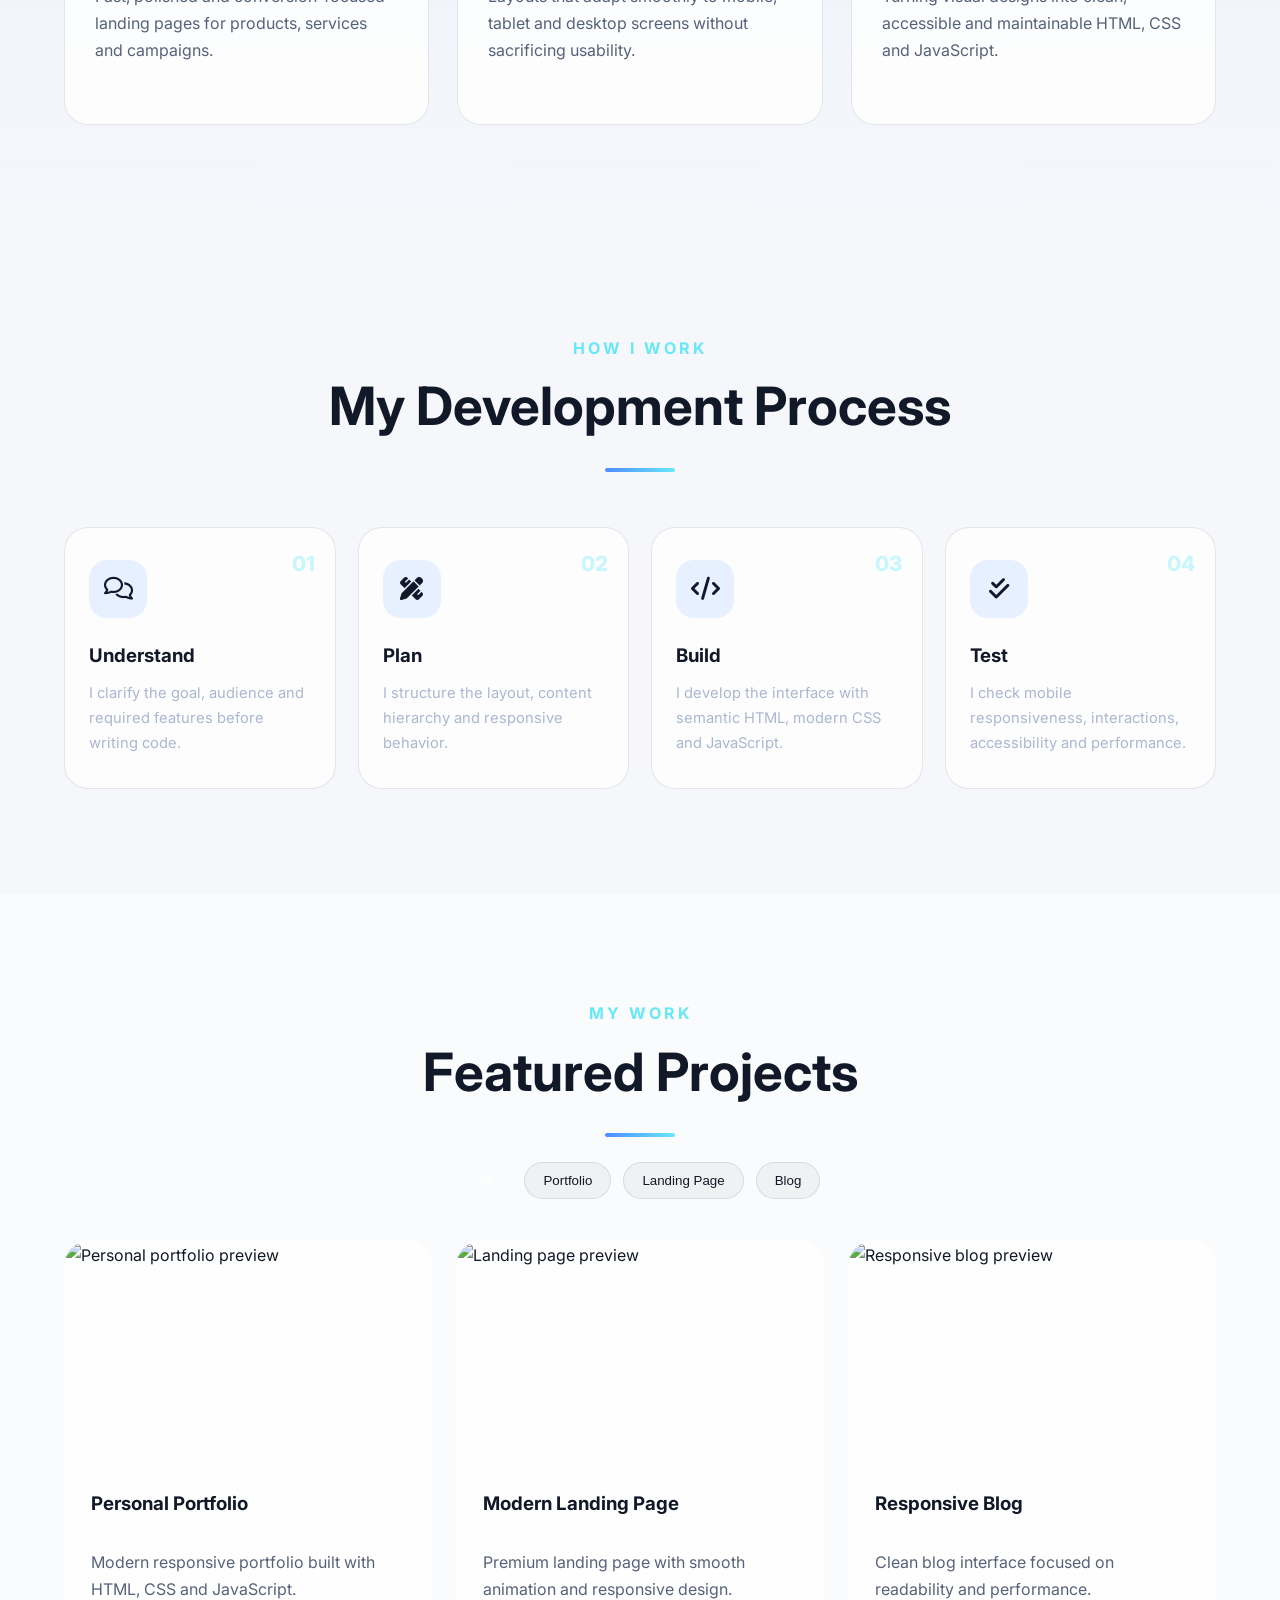
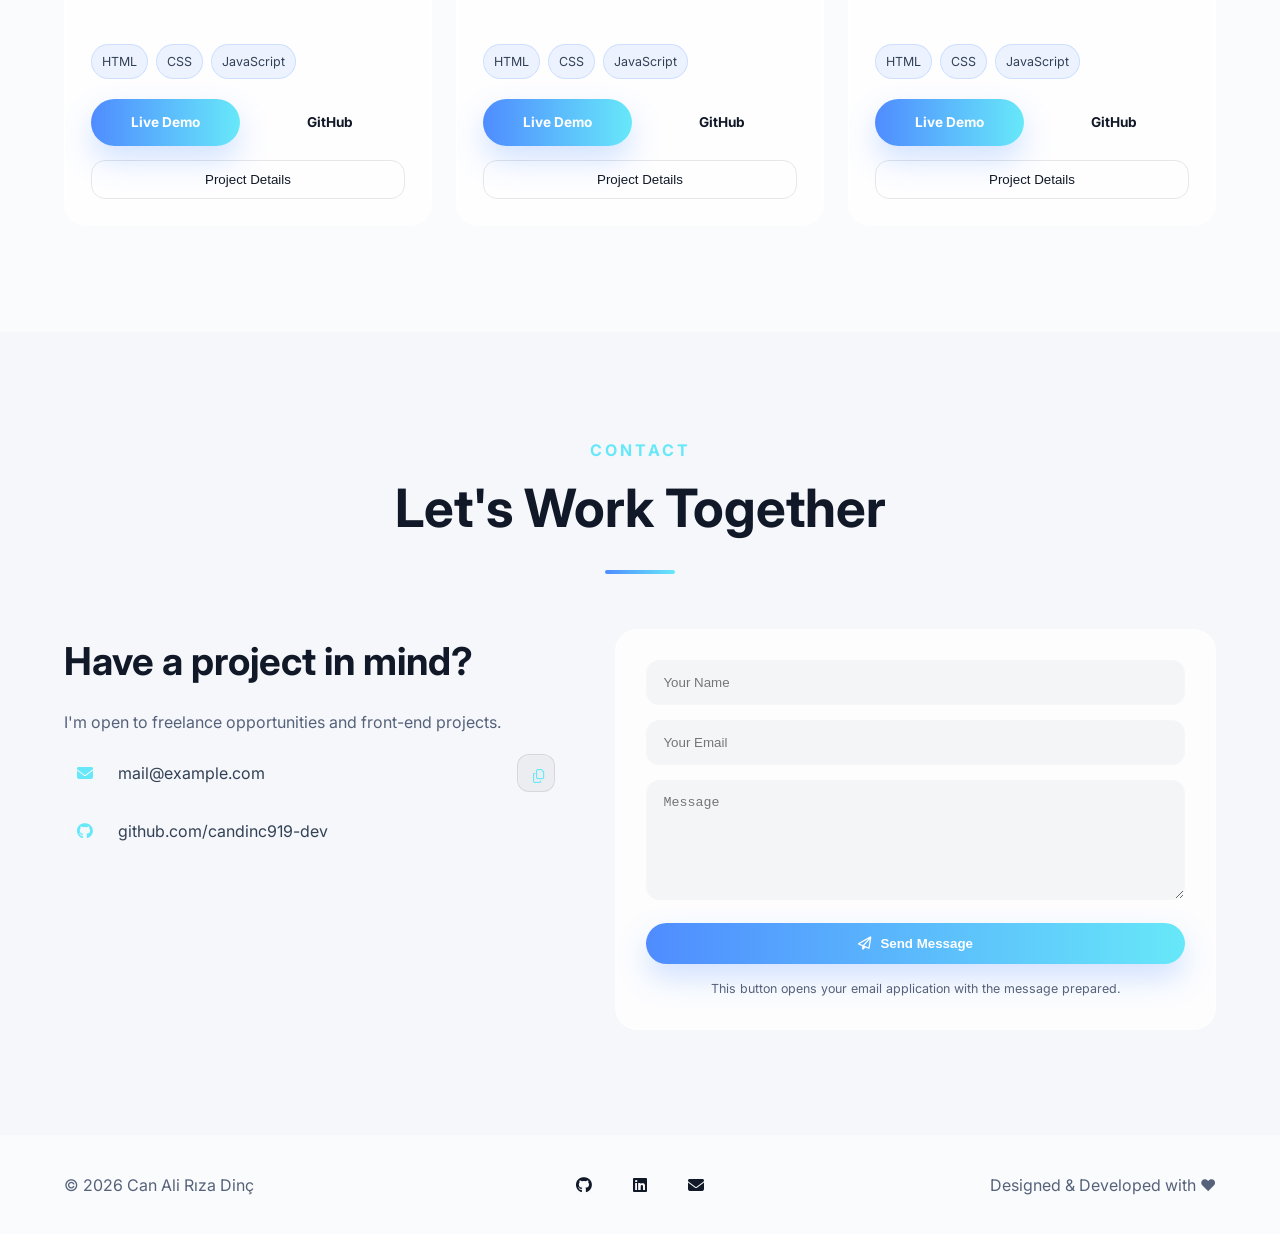
==== commit ca7797ff: "Add files via upload" ====
--- a/index.html
+++ b/index.html
@@ -201,7 +201,7 @@
               <h3 data-i18n="project2Title">Modern Landing Page</h3>
               <p data-i18n="project2Text">Premium landing page with smooth animation and responsive design.</p>
               <div class="project-tech"><span>HTML</span><span>CSS</span><span>JavaScript</span></div>
-              <div class="project-buttons"><a class="primary-btn" href="#" data-i18n="liveDemo">Live Demo</a><a class="secondary-btn" href="#">GitHub</a></div>
+              <div class="project-buttons"><a class="primary-btn" href="https://candinc919-dev.github.io/responsive-blog/" target="_blank" rel="noopener noreferrer" data-i18n="liveDemo">Live Demo</a><a class="secondary-btn" href="https://github.com/candinc919-dev/responsive-blog" target="_blank" rel="noopener noreferrer">GitHub</a></div>
               <button class="project-details-btn" type="button" data-i18n="projectDetails">Project Details</button>
             </div>
           </article>
@@ -211,7 +211,7 @@
               <h3 data-i18n="project3Title">Responsive Blog</h3>
               <p data-i18n="project3Text">Clean blog interface focused on readability and performance.</p>
               <div class="project-tech"><span>HTML</span><span>CSS</span><span>JavaScript</span></div>
-              <div class="project-buttons"><a class="primary-btn" href="#" data-i18n="liveDemo">Live Demo</a><a class="secondary-btn" href="#">GitHub</a></div>
+              <div class="project-buttons"><a class="primary-btn" href="https://candinc919-dev.github.io/responsive-blog/" target="_blank" rel="noopener noreferrer" data-i18n="liveDemo">Live Demo</a><a class="secondary-btn" href="https://github.com/candinc919-dev/responsive-blog" target="_blank" rel="noopener noreferrer">GitHub</a></div>
               <button class="project-details-btn" type="button" data-i18n="projectDetails">Project Details</button>
             </div>
           </article>
@@ -226,8 +226,8 @@
           <div class="contact-info">
             <h3 data-i18n="contactHeading">Have a project in mind?</h3>
             <p data-i18n="contactText">I'm open to freelance opportunities and front-end projects.</p>
-            <div class="contact-item"><i class="fa-solid fa-envelope"></i><a href="candinc919@gmail.com">candinc919@gmail.com</a><button class="copy-email-btn" id="copyEmailButton" type="button" aria-label="Copy email address" title="Copy email"><i class="fa-regular fa-copy"></i></button></div>
-            <div class="contact-item"><i class="fa-brands fa-github"></i><a href="" target="_blank" rel="noopener">github.com/candinc919-dev</a></div>
+            <div class="contact-item"><i class="fa-solid fa-envelope"></i><a href="mailto:mail@example.com">mail@example.com</a><button class="copy-email-btn" id="copyEmailButton" type="button" aria-label="Copy email address" title="Copy email"><i class="fa-regular fa-copy"></i></button></div>
+            <div class="contact-item"><i class="fa-brands fa-github"></i><a href="https://github.com/candinc919-dev" target="_blank" rel="noopener">github.com/candinc919-dev</a></div>
           </div>
 
           <form class="contact-form" novalidate>
@@ -261,7 +261,7 @@
     </div>
   </div>
 
-  <footer><div class="container footer-content"><p>© 2026 Can Ali Rıza Dinç</p><div class="footer-socials"><a href="" target="_blank" rel="noopener"><i class="fa-brands fa-github"></i></a><a href="#"><i class="fa-brands fa-linkedin"></i></a><a href="candinc919@gmail.com"><i class="fa-solid fa-envelope"></i></a></div><p>Designed & Developed with ❤️</p></div></footer>
+  <footer><div class="container footer-content"><p>© 2026 Can Ali Rıza Dinç</p><div class="footer-socials"><a href="https://github.com/candinc919-dev" target="_blank" rel="noopener"><i class="fa-brands fa-github"></i></a><a href="#"><i class="fa-brands fa-linkedin"></i></a><a href="mailto:mail@example.com"><i class="fa-solid fa-envelope"></i></a></div><p>Designed & Developed with ❤️</p></div></footer>
   <button class="back-to-top" id="backToTop" type="button" aria-label="Back to top">
     <i class="fa-solid fa-arrow-up"></i>
   </button>
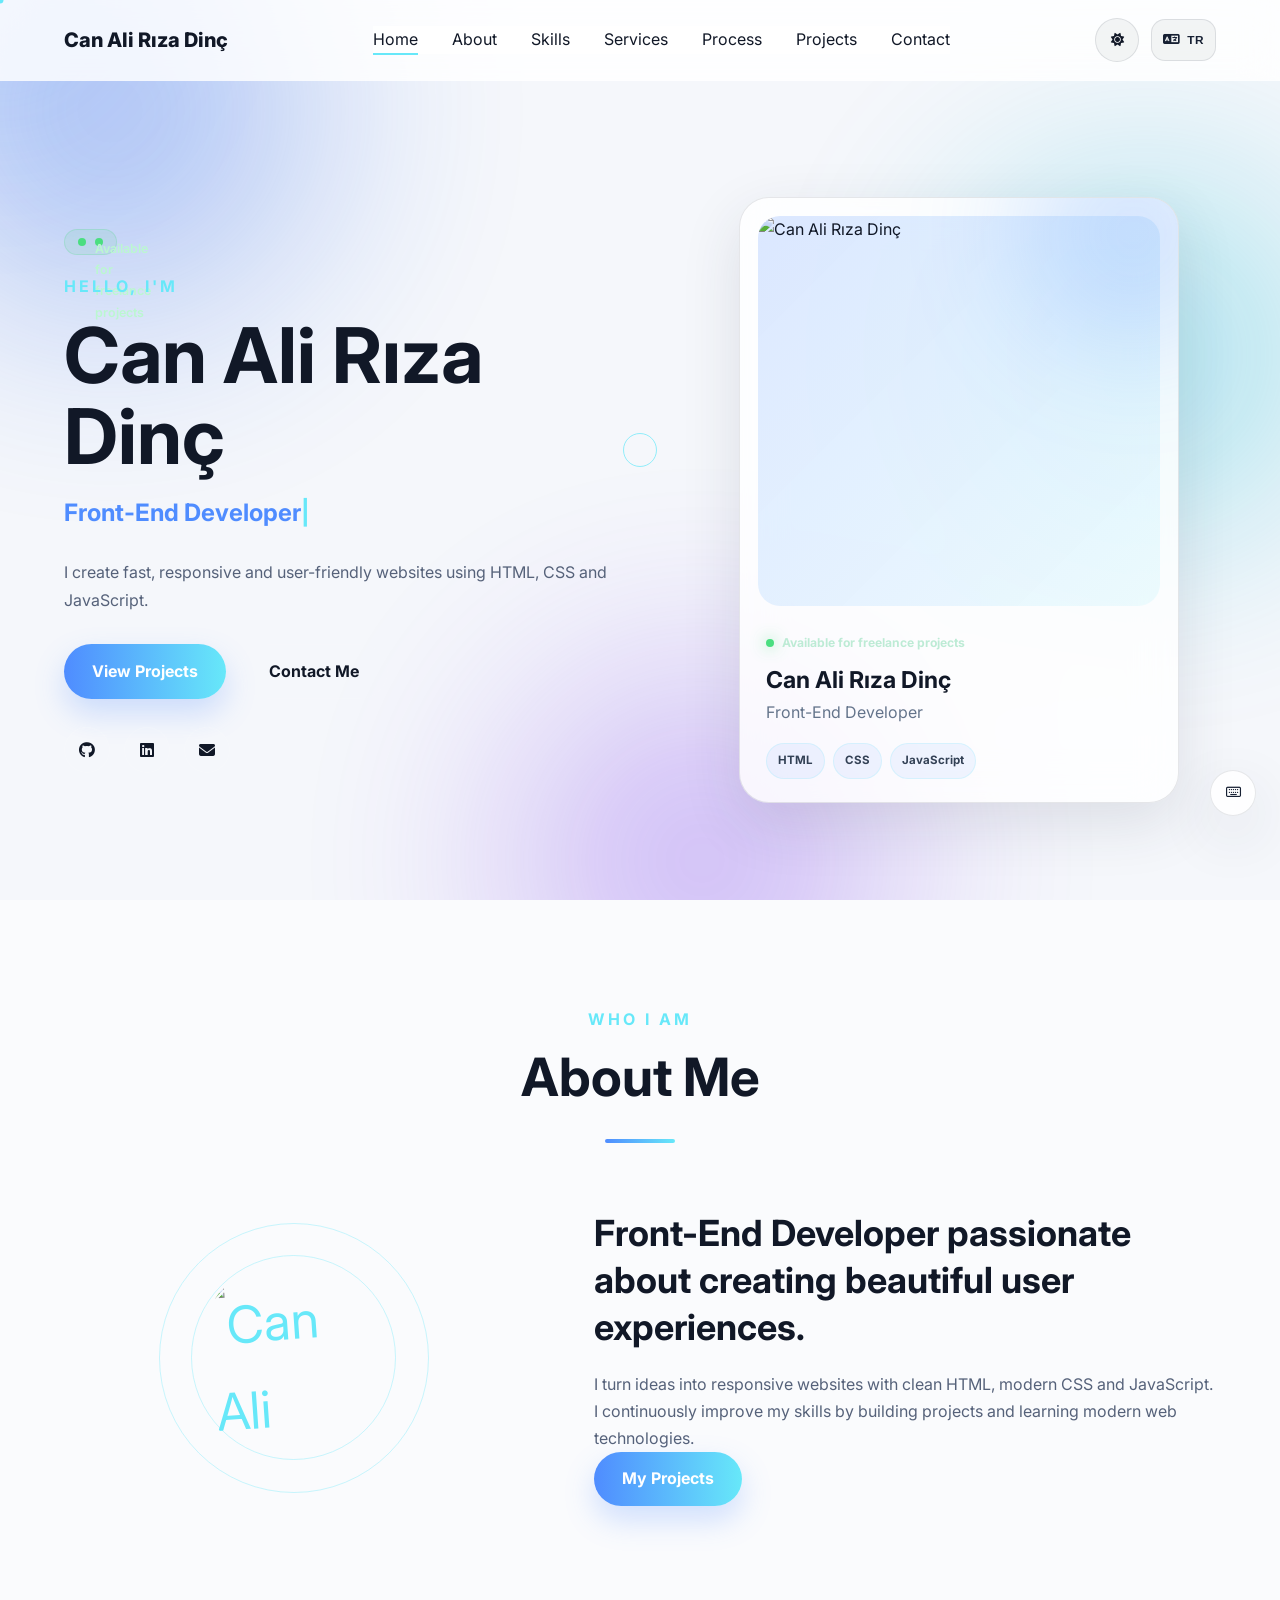
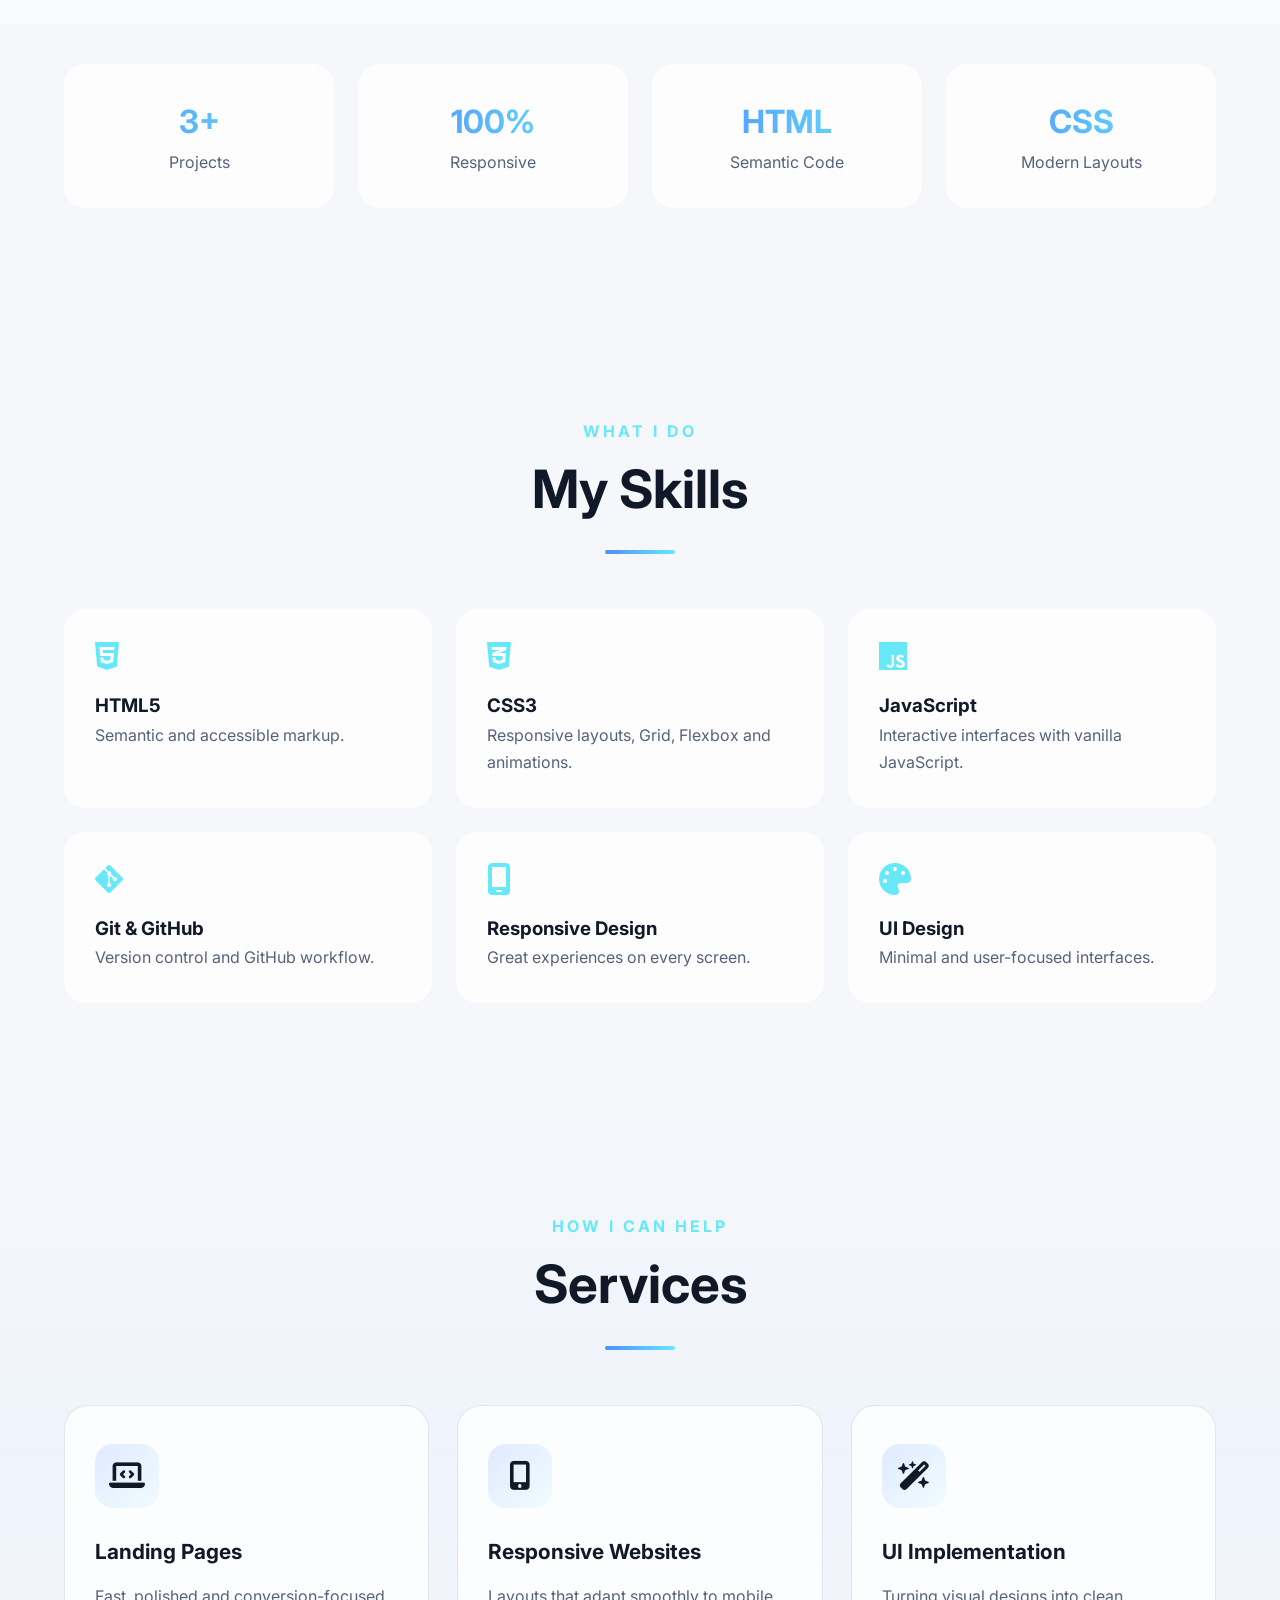
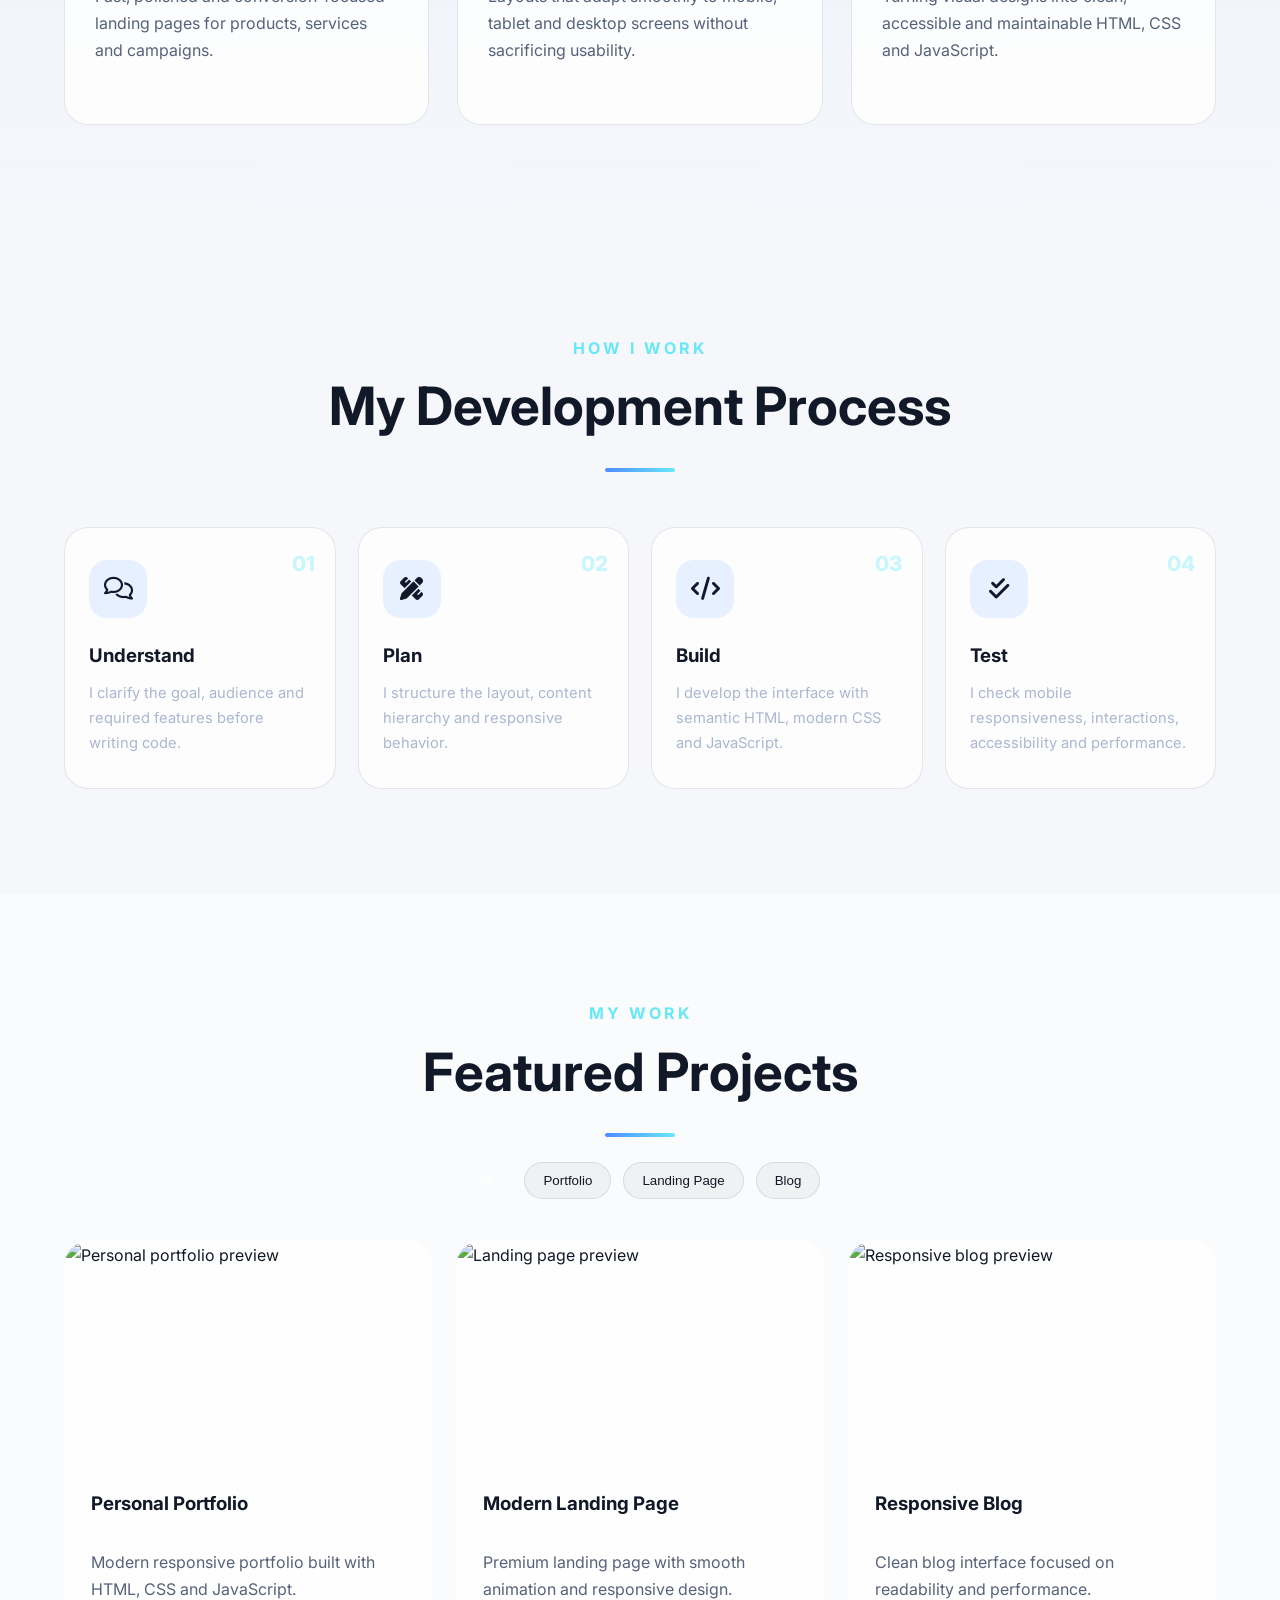
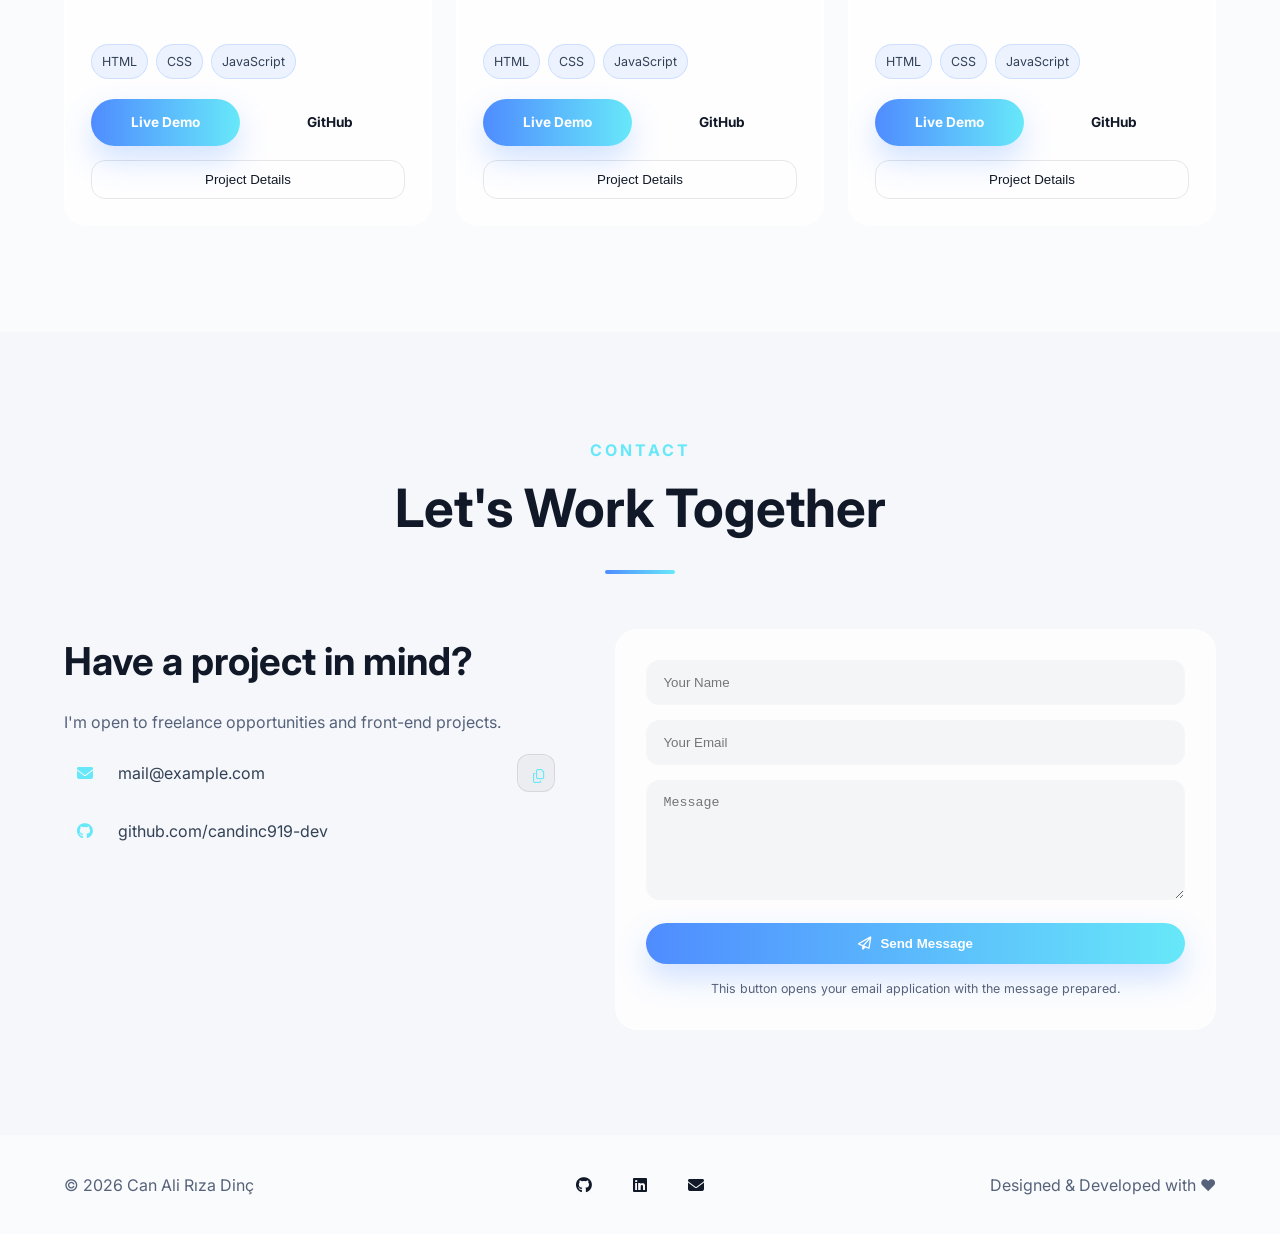
==== commit 02c645e9: "Add files via upload" ====
--- a/index.html
+++ b/index.html
@@ -15,7 +15,7 @@
   <link rel="manifest" href="manifest.webmanifest">
   <link rel="icon" href="images/favicon.svg" type="image/svg+xml">
   <link rel="apple-touch-icon" href="images/app-icon.svg">
-  <link rel="stylesheet" href="style.css?v=6.3">
+  <link rel="stylesheet" href="style.css?v=7.0">
 </head>
 <body>
   <div class="page-loader" id="pageLoader"><div class="loader-inner"><span class="loader-logo">Can Ali Rıza Dinç</span><span class="loader-line"><span></span></span><span class="loader-text">Loading portfolio...</span></div></div>
@@ -95,13 +95,16 @@
         </div>
 
         <div class="hero-right">
-          <div class="glass-card">
-            <div class="window-top"><span></span><span></span><span></span></div>
-            <pre><code>&lt;developer&gt;
-  &lt;name&gt;Can Ali Rıza Dinç&lt;/name&gt;
-  &lt;skills&gt;HTML • CSS • JavaScript&lt;/skills&gt;
-  &lt;focus&gt;Responsive Web Design&lt;/focus&gt;
-&lt;/developer&gt;</code></pre>
+          <div class="profile-hero-card">
+            <div class="profile-image-wrap">
+              <img src="images/profile-can.webp" alt="Can Ali Rıza Dinç" class="profile-hero-image">
+            </div>
+            <div class="profile-card-info">
+              <span class="profile-status"><i></i><span data-i18n="availability">Available for freelance projects</span></span>
+              <h3>Can Ali Rıza Dinç</h3>
+              <p>Front-End Developer</p>
+              <div class="profile-tech"><span>HTML</span><span>CSS</span><span>JavaScript</span></div>
+            </div>
           </div>
         </div>
       </div>
@@ -112,9 +115,11 @@
         <div class="section-title"><p data-i18n="aboutEyebrow">WHO I AM</p><h2 data-i18n="aboutTitle">About Me</h2></div>
         <div class="about-grid">
           <div class="about-image">
-            <div class="image-card">
+            <div class="image-card profile-about-card">
               <div class="circle"></div><div class="circle small"></div>
-              <div class="avatar"><i class="fa-solid fa-code"></i></div>
+              <div class="avatar profile-avatar">
+                <img src="images/profile-can.webp" alt="Can Ali Rıza Dinç">
+              </div>
             </div>
           </div>
           <div class="about-content">
@@ -201,7 +206,7 @@
               <h3 data-i18n="project2Title">Modern Landing Page</h3>
               <p data-i18n="project2Text">Premium landing page with smooth animation and responsive design.</p>
               <div class="project-tech"><span>HTML</span><span>CSS</span><span>JavaScript</span></div>
-              <div class="project-buttons"><a class="primary-btn" href="https://candinc919-dev.github.io/responsive-blog/" target="_blank" rel="noopener noreferrer" data-i18n="liveDemo">Live Demo</a><a class="secondary-btn" href="https://github.com/candinc919-dev/responsive-blog" target="_blank" rel="noopener noreferrer">GitHub</a></div>
+              <div class="project-buttons"><a class="primary-btn" href="https://candinc919-dev.github.io/modern-landing-page/" target="_blank" rel="noopener noreferrer" data-i18n="liveDemo">Live Demo</a><a class="secondary-btn" href="https://github.com/candinc919-dev/modern-landing-page" target="_blank" rel="noopener noreferrer">GitHub</a></div>
               <button class="project-details-btn" type="button" data-i18n="projectDetails">Project Details</button>
             </div>
           </article>
@@ -284,6 +289,6 @@
     </div>
   </div>
 
-  <script src="script.js?v=6.3"></script>
+  <script src="script.js?v=7.0"></script>
 </body>
 </html>
--- a/style.css
+++ b/style.css
@@ -608,3 +608,163 @@
 .project-details-btn { margin-top:14px; }
 @media (max-width:950px){ .projects-grid{grid-template-columns:repeat(2,minmax(0,1fr)) !important;} }
 @media (max-width:600px){ .projects-grid{grid-template-columns:1fr !important;} .project-card>img{height:210px !important;flex-basis:210px;} }
+
+
+/* ==================================================
+   PORTFOLIO V7 — PERSONAL PROFILE PHOTO
+================================================== */
+
+.profile-hero-card {
+  position: relative;
+  width: min(440px, 100%);
+  margin-inline: auto;
+  padding: 18px;
+  overflow: hidden;
+  border: 1px solid var(--border);
+  border-radius: 30px;
+  background: rgba(15, 23, 42, 0.64);
+  backdrop-filter: blur(22px);
+  box-shadow: var(--shadow);
+  animation: cardFloat 5s ease-in-out infinite;
+}
+
+.profile-hero-card::before {
+  content: "";
+  position: absolute;
+  top: -80px;
+  right: -70px;
+  width: 230px;
+  height: 230px;
+  border-radius: 50%;
+  background: rgba(79, 140, 255, 0.2);
+  filter: blur(55px);
+  pointer-events: none;
+}
+
+.profile-image-wrap {
+  position: relative;
+  z-index: 1;
+  height: 390px;
+  overflow: hidden;
+  border-radius: 22px;
+  background: linear-gradient(135deg, rgba(79, 140, 255, 0.2), rgba(103, 232, 249, 0.1));
+}
+
+.profile-hero-image {
+  width: 100%;
+  height: 100%;
+  object-fit: cover;
+  object-position: 50% 28%;
+  transition: transform 0.6s ease;
+}
+
+.profile-hero-card:hover .profile-hero-image {
+  transform: scale(1.035);
+}
+
+.profile-card-info {
+  position: relative;
+  z-index: 2;
+  padding: 22px 8px 5px;
+}
+
+.profile-status {
+  display: inline-flex;
+  align-items: center;
+  gap: 8px;
+  margin-bottom: 12px;
+  color: #bdebd5;
+  font-size: 0.76rem;
+  font-weight: 700;
+}
+
+.profile-status i {
+  width: 8px;
+  height: 8px;
+  border-radius: 50%;
+  background: #4ade80;
+  box-shadow: 0 0 15px rgba(74, 222, 128, 0.8);
+}
+
+.profile-card-info h3 {
+  font-size: 1.45rem;
+  line-height: 1.25;
+}
+
+.profile-card-info > p {
+  margin-top: 4px;
+  color: #aab7d1;
+}
+
+.profile-tech {
+  display: flex;
+  flex-wrap: wrap;
+  gap: 8px;
+  margin-top: 17px;
+}
+
+.profile-tech span {
+  padding: 7px 11px;
+  border: 1px solid rgba(103, 232, 249, 0.18);
+  border-radius: 999px;
+  color: #c7d2fe;
+  background: rgba(79, 140, 255, 0.08);
+  font-size: 0.72rem;
+  font-weight: 700;
+}
+
+.profile-about-card .profile-avatar {
+  width: 174px;
+  height: 174px;
+  padding: 5px;
+  overflow: hidden;
+  border-radius: 42px;
+  background: linear-gradient(135deg, var(--primary), var(--secondary));
+  transform: rotate(-4deg);
+}
+
+.profile-avatar img {
+  width: 100%;
+  height: 100%;
+  object-fit: cover;
+  object-position: 50% 26%;
+  border-radius: 37px;
+}
+
+.profile-about-card:hover .profile-avatar {
+  transform: rotate(0deg) scale(1.04);
+}
+
+.light-theme .profile-hero-card {
+  background: rgba(255, 255, 255, 0.82);
+}
+
+.light-theme .profile-card-info > p {
+  color: #64748b;
+}
+
+.light-theme .profile-tech span {
+  color: #334155;
+}
+
+@media (max-width: 850px) {
+  .profile-hero-card {
+    max-width: 430px;
+  }
+}
+
+@media (max-width: 620px) {
+  .profile-image-wrap {
+    height: 330px;
+  }
+
+  .profile-about-card .profile-avatar {
+    width: 145px;
+    height: 145px;
+    border-radius: 34px;
+  }
+
+  .profile-avatar img {
+    border-radius: 29px;
+  }
+}
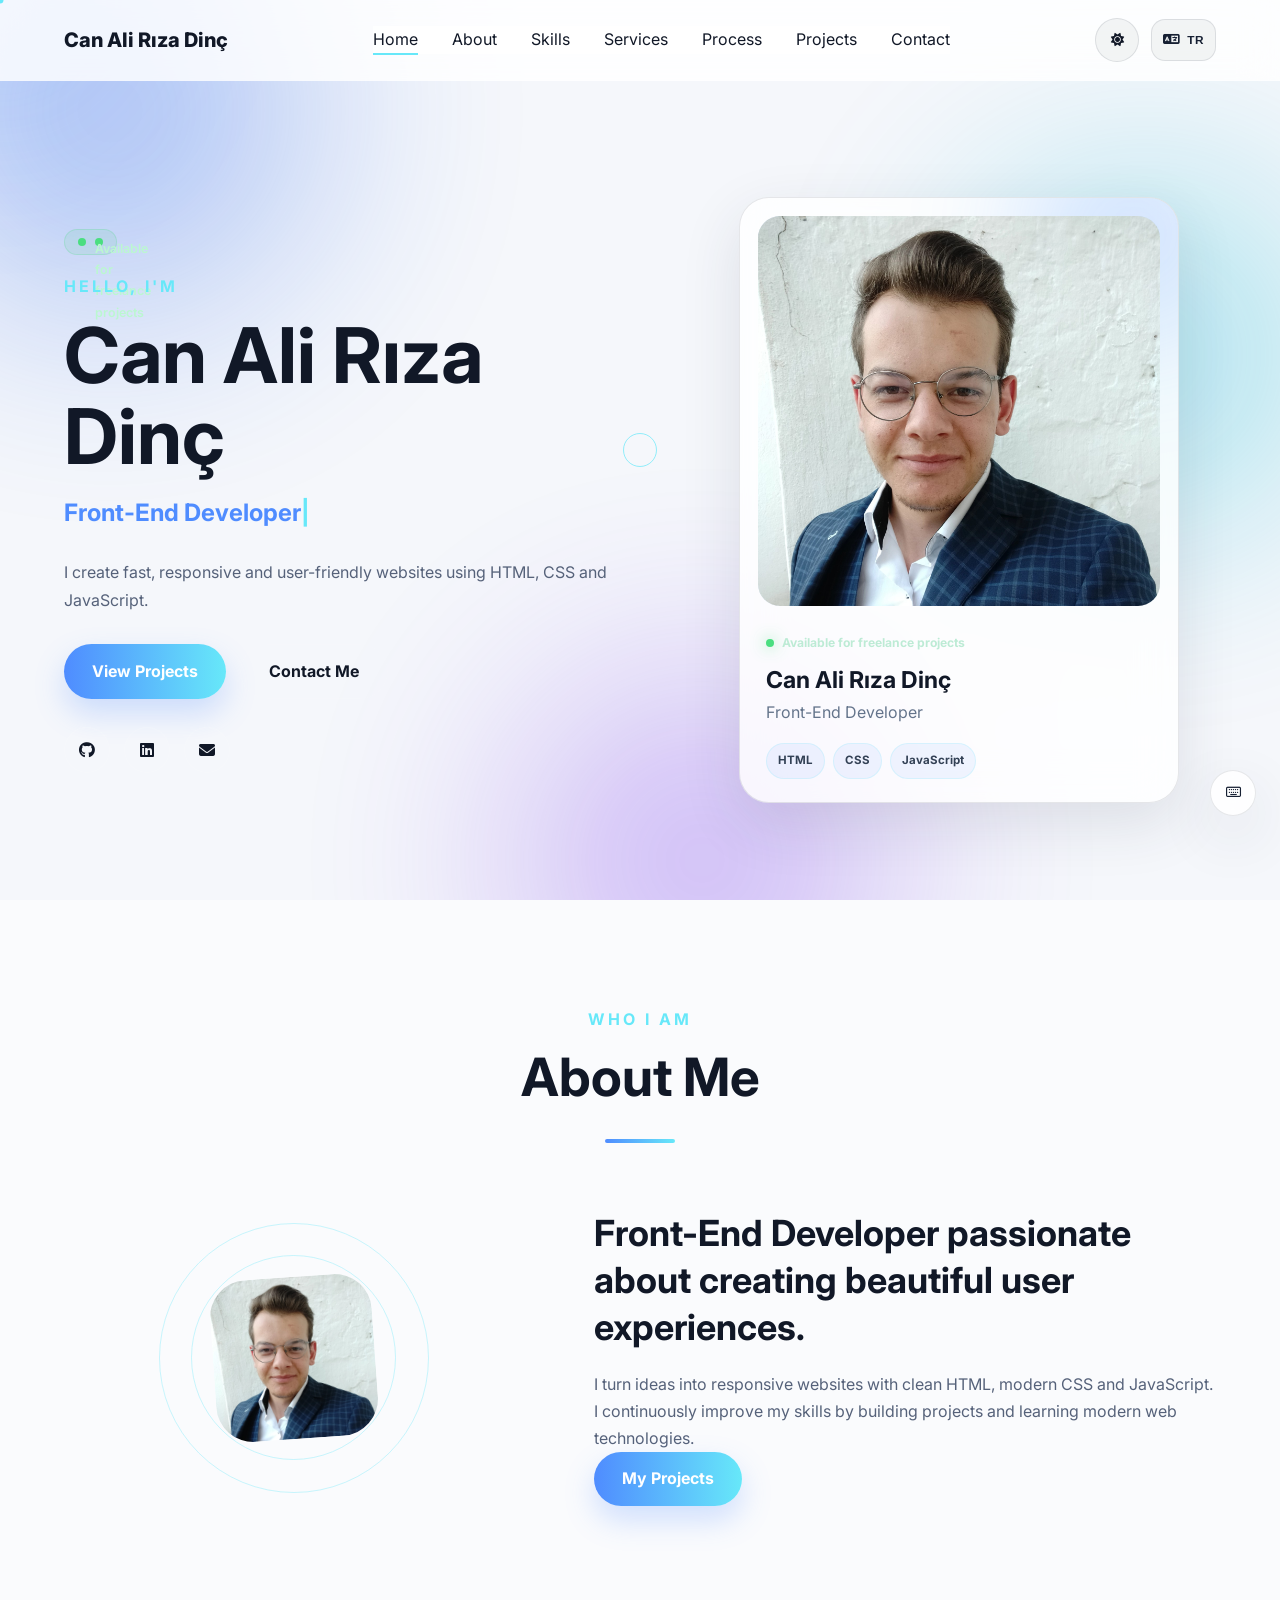
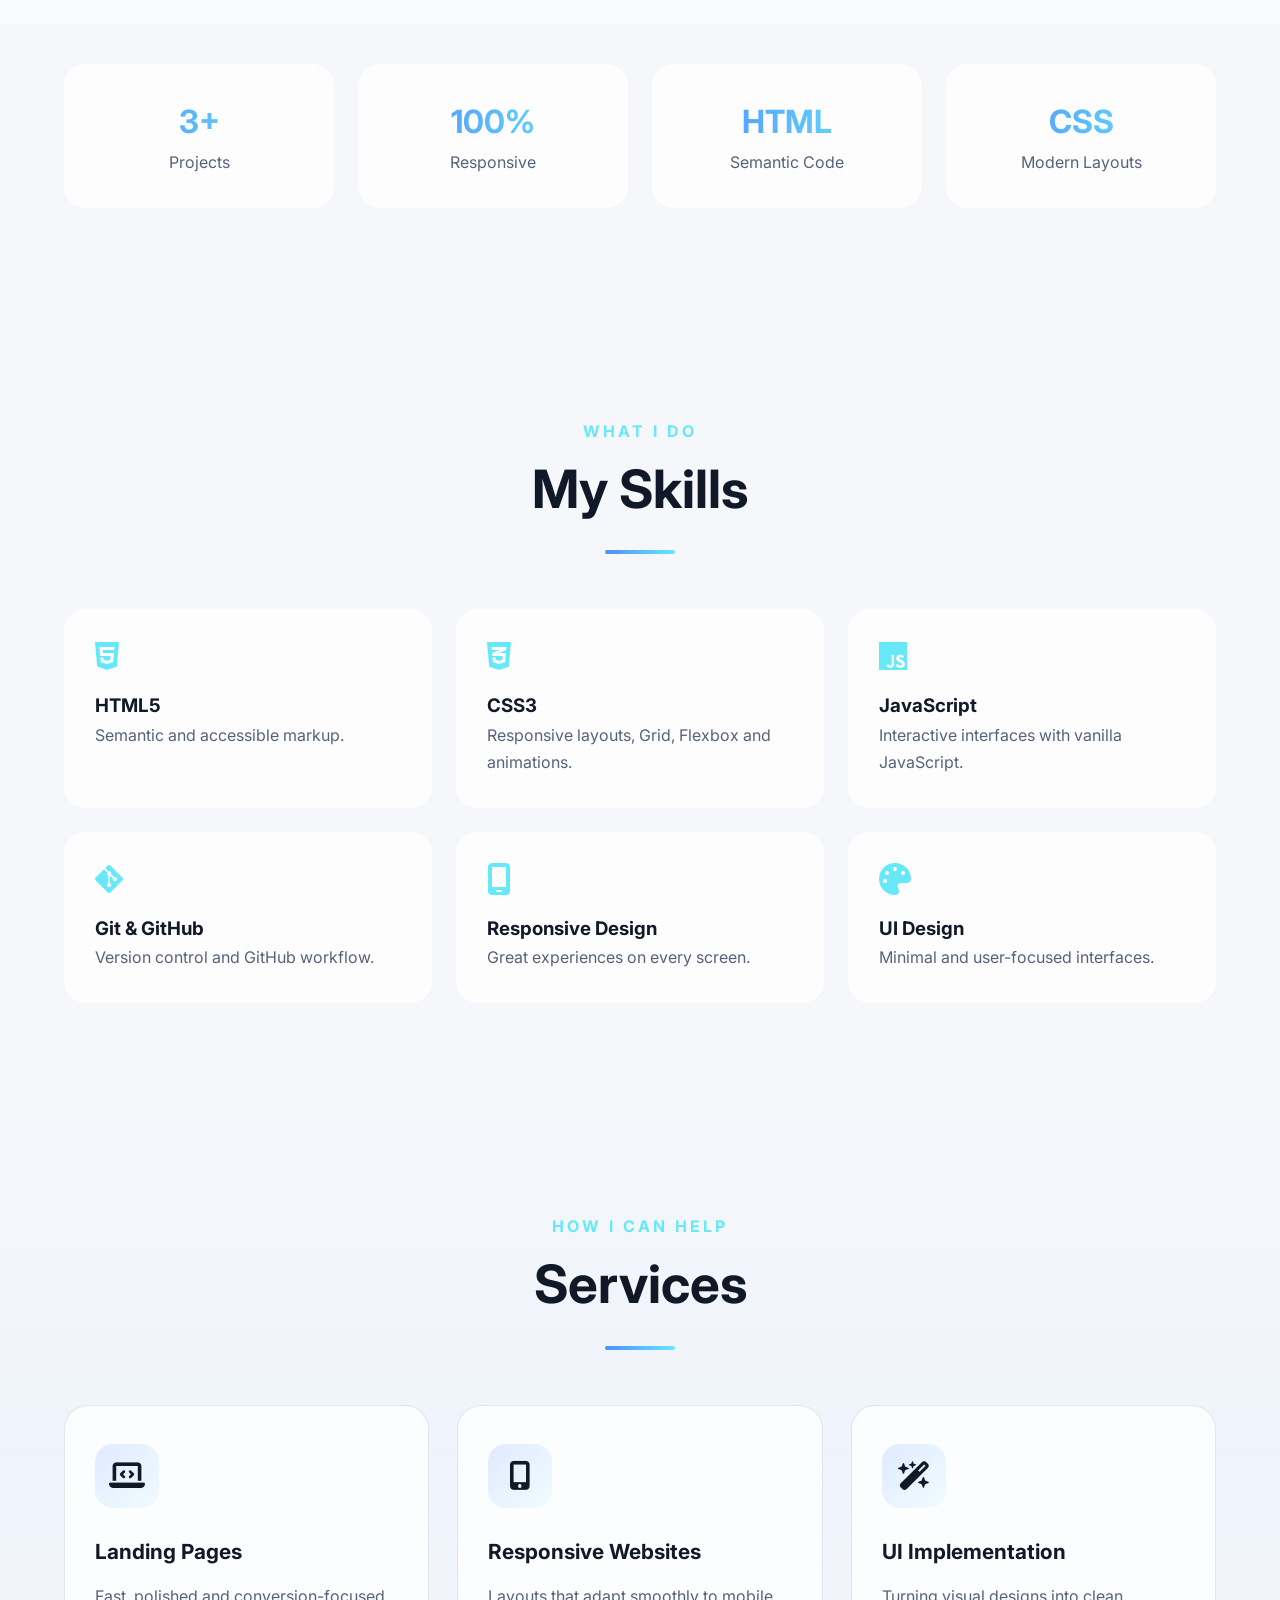
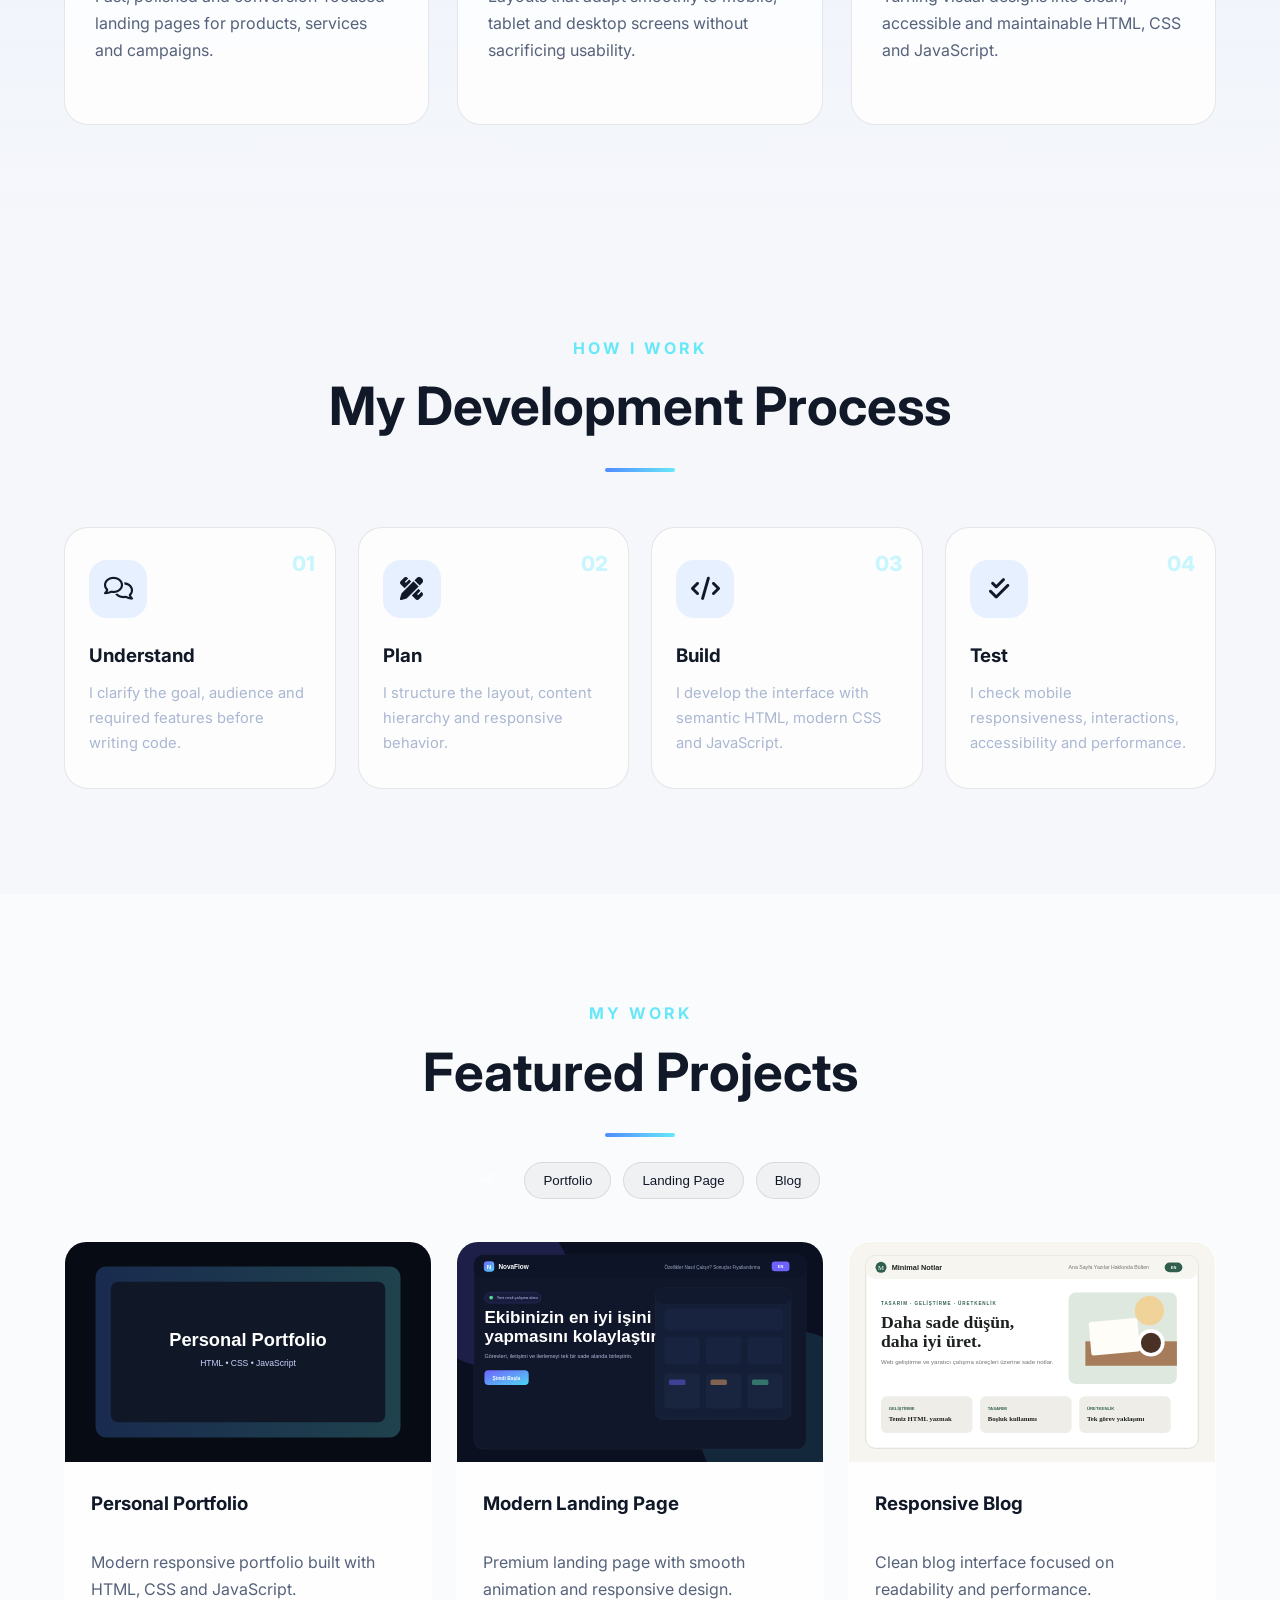
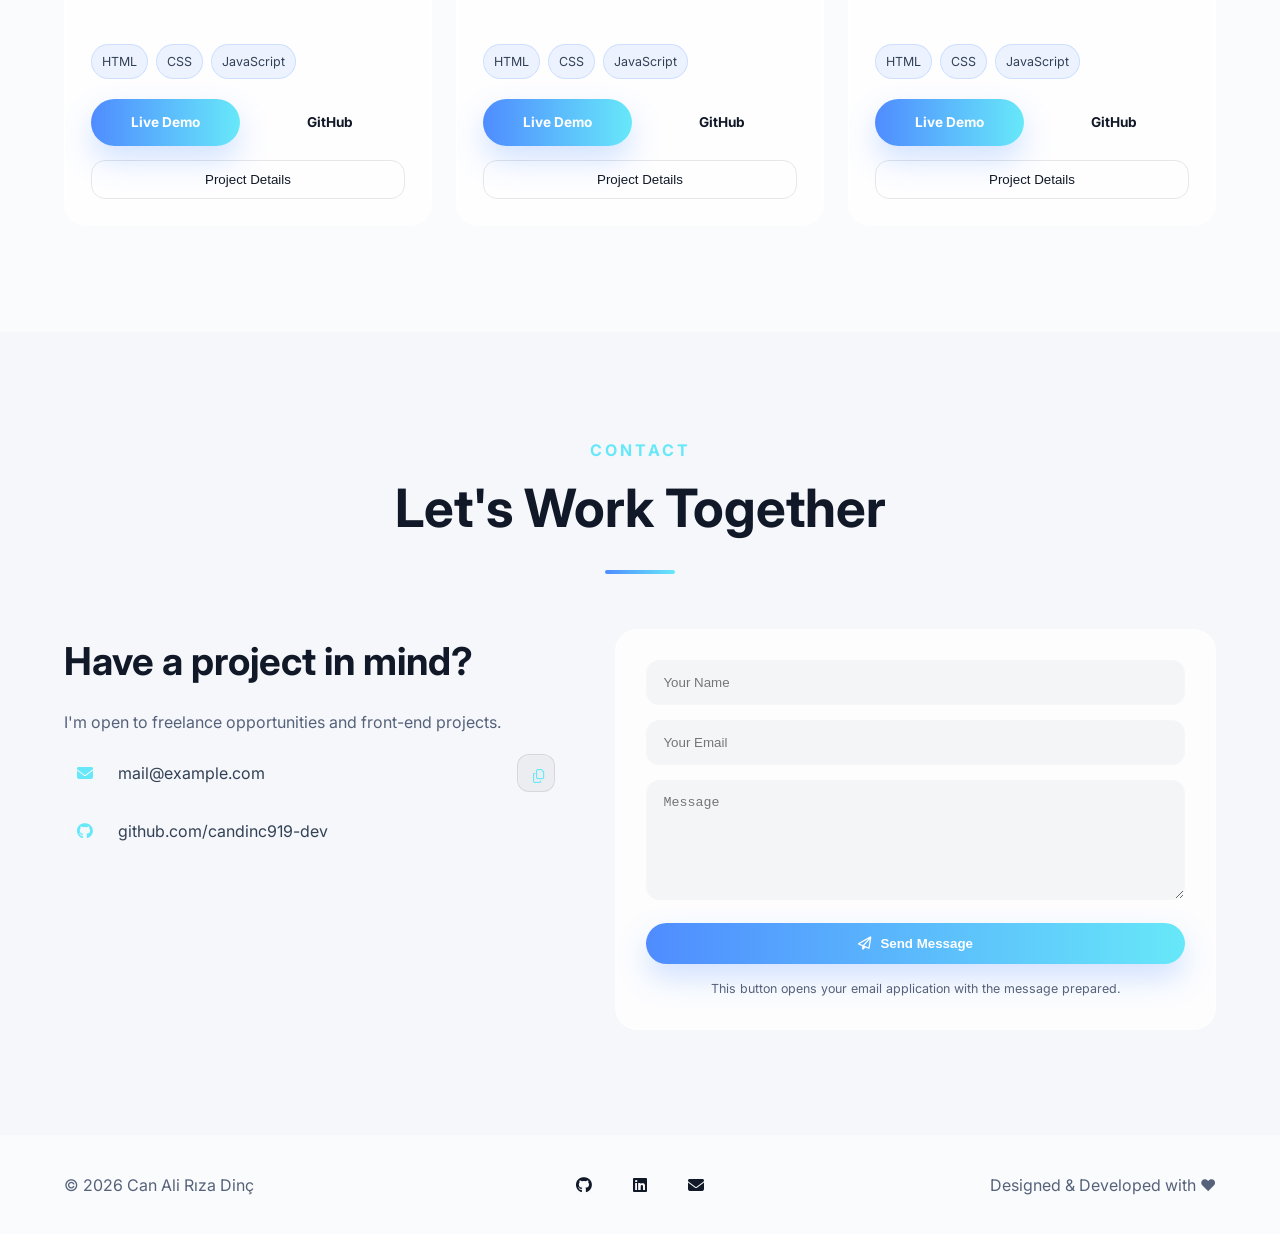
==== commit 58141050: "Add files via upload" ====
--- a/index.html
+++ b/index.html
@@ -16,6 +16,7 @@
   <link rel="icon" href="images/favicon.svg" type="image/svg+xml">
   <link rel="apple-touch-icon" href="images/app-icon.svg">
   <link rel="stylesheet" href="style.css?v=7.0">
+  <meta name="portfolio-version" content="7.1-self-contained">
 </head>
 <body>
   <div class="page-loader" id="pageLoader"><div class="loader-inner"><span class="loader-logo">Can Ali Rıza Dinç</span><span class="loader-line"><span></span></span><span class="loader-text">Loading portfolio...</span></div></div>
@@ -97,7 +98,7 @@
         <div class="hero-right">
           <div class="profile-hero-card">
             <div class="profile-image-wrap">
-              <img src="images/profile-can.webp" alt="Can Ali Rıza Dinç" class="profile-hero-image">
+              <img src="[data-uri]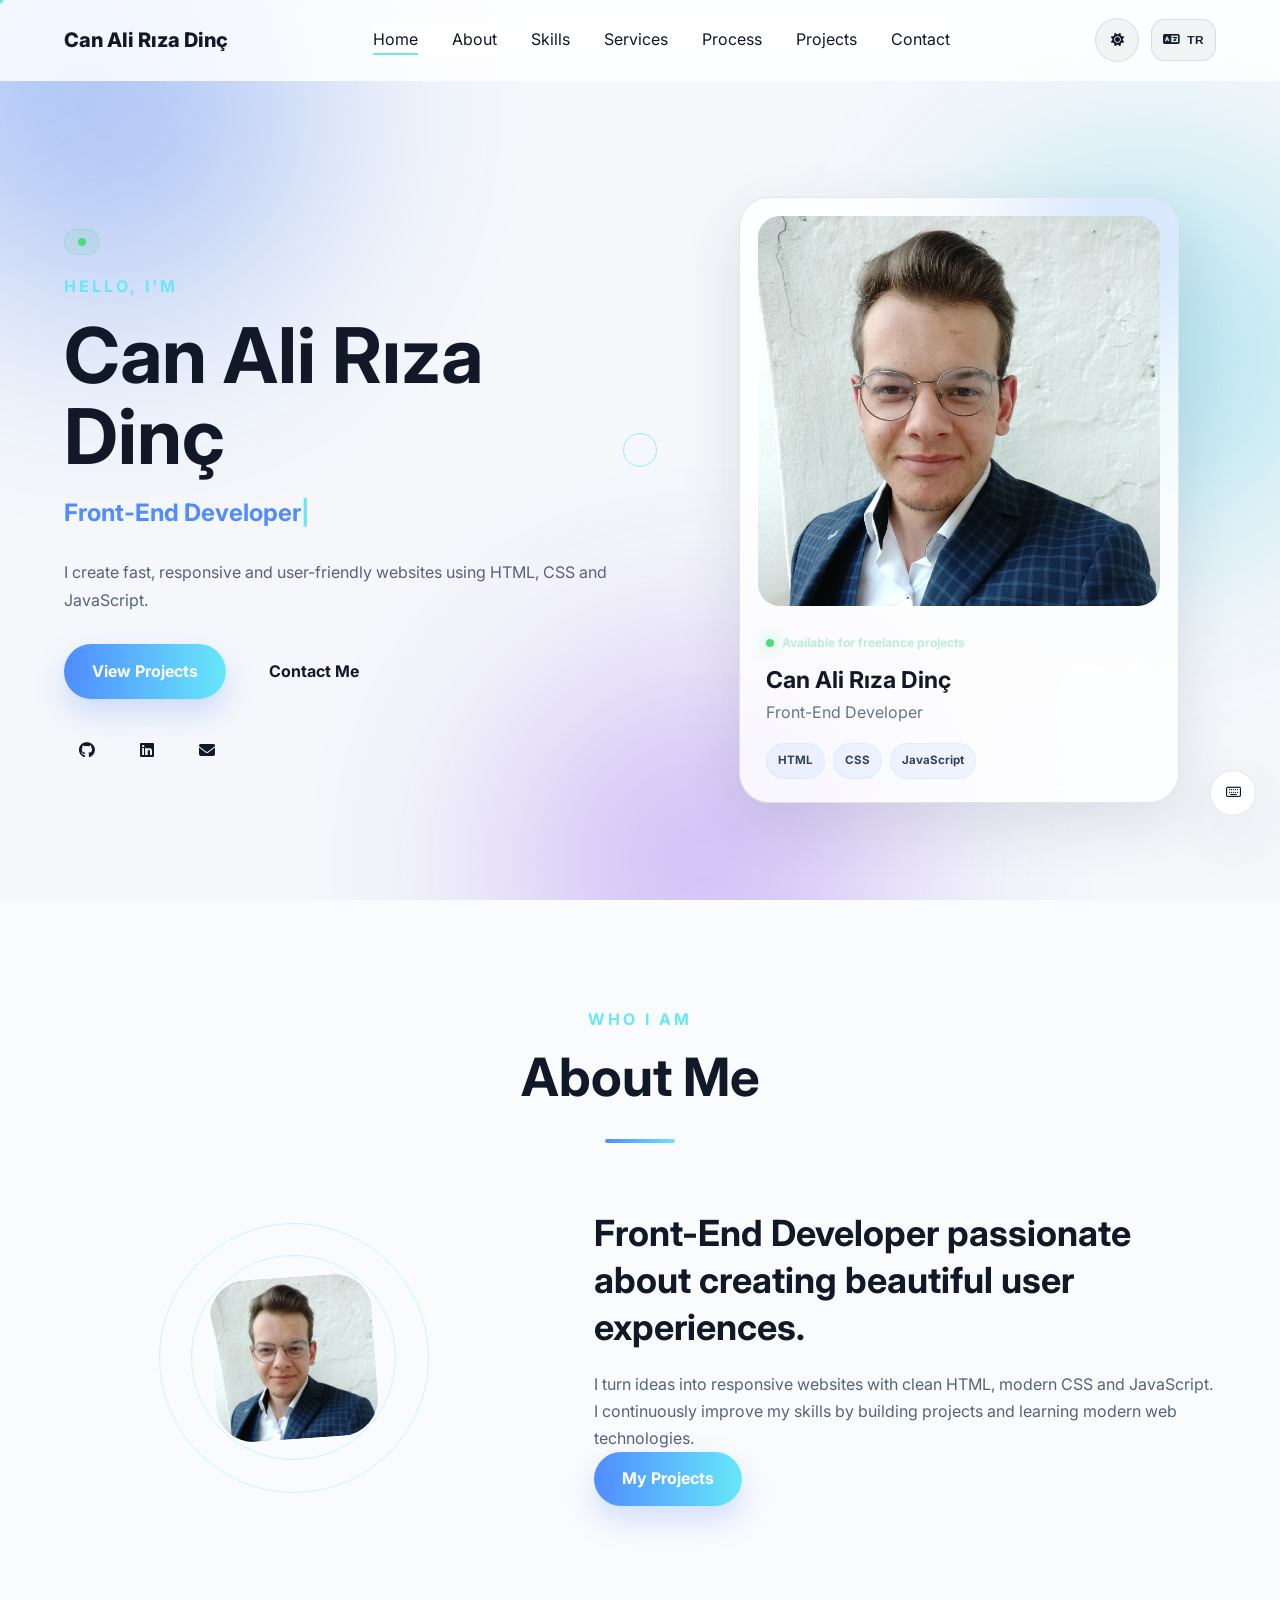
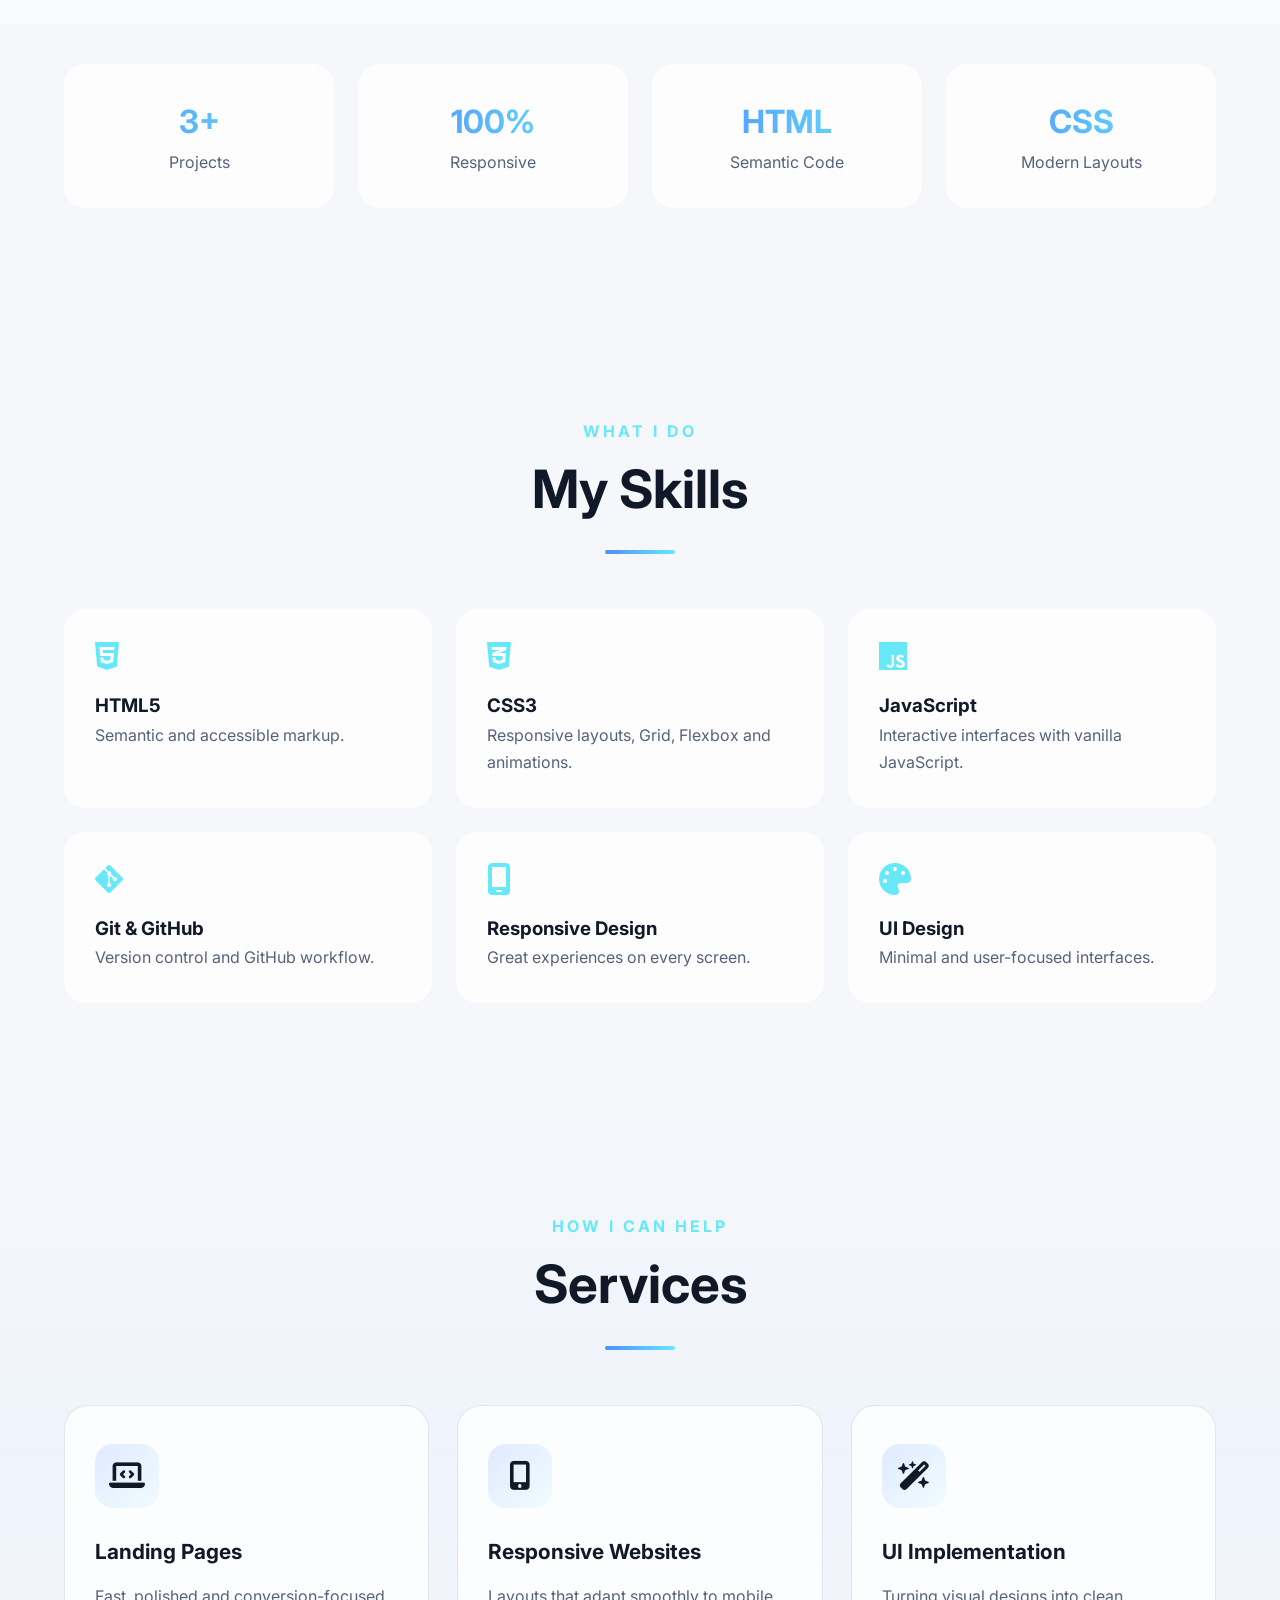
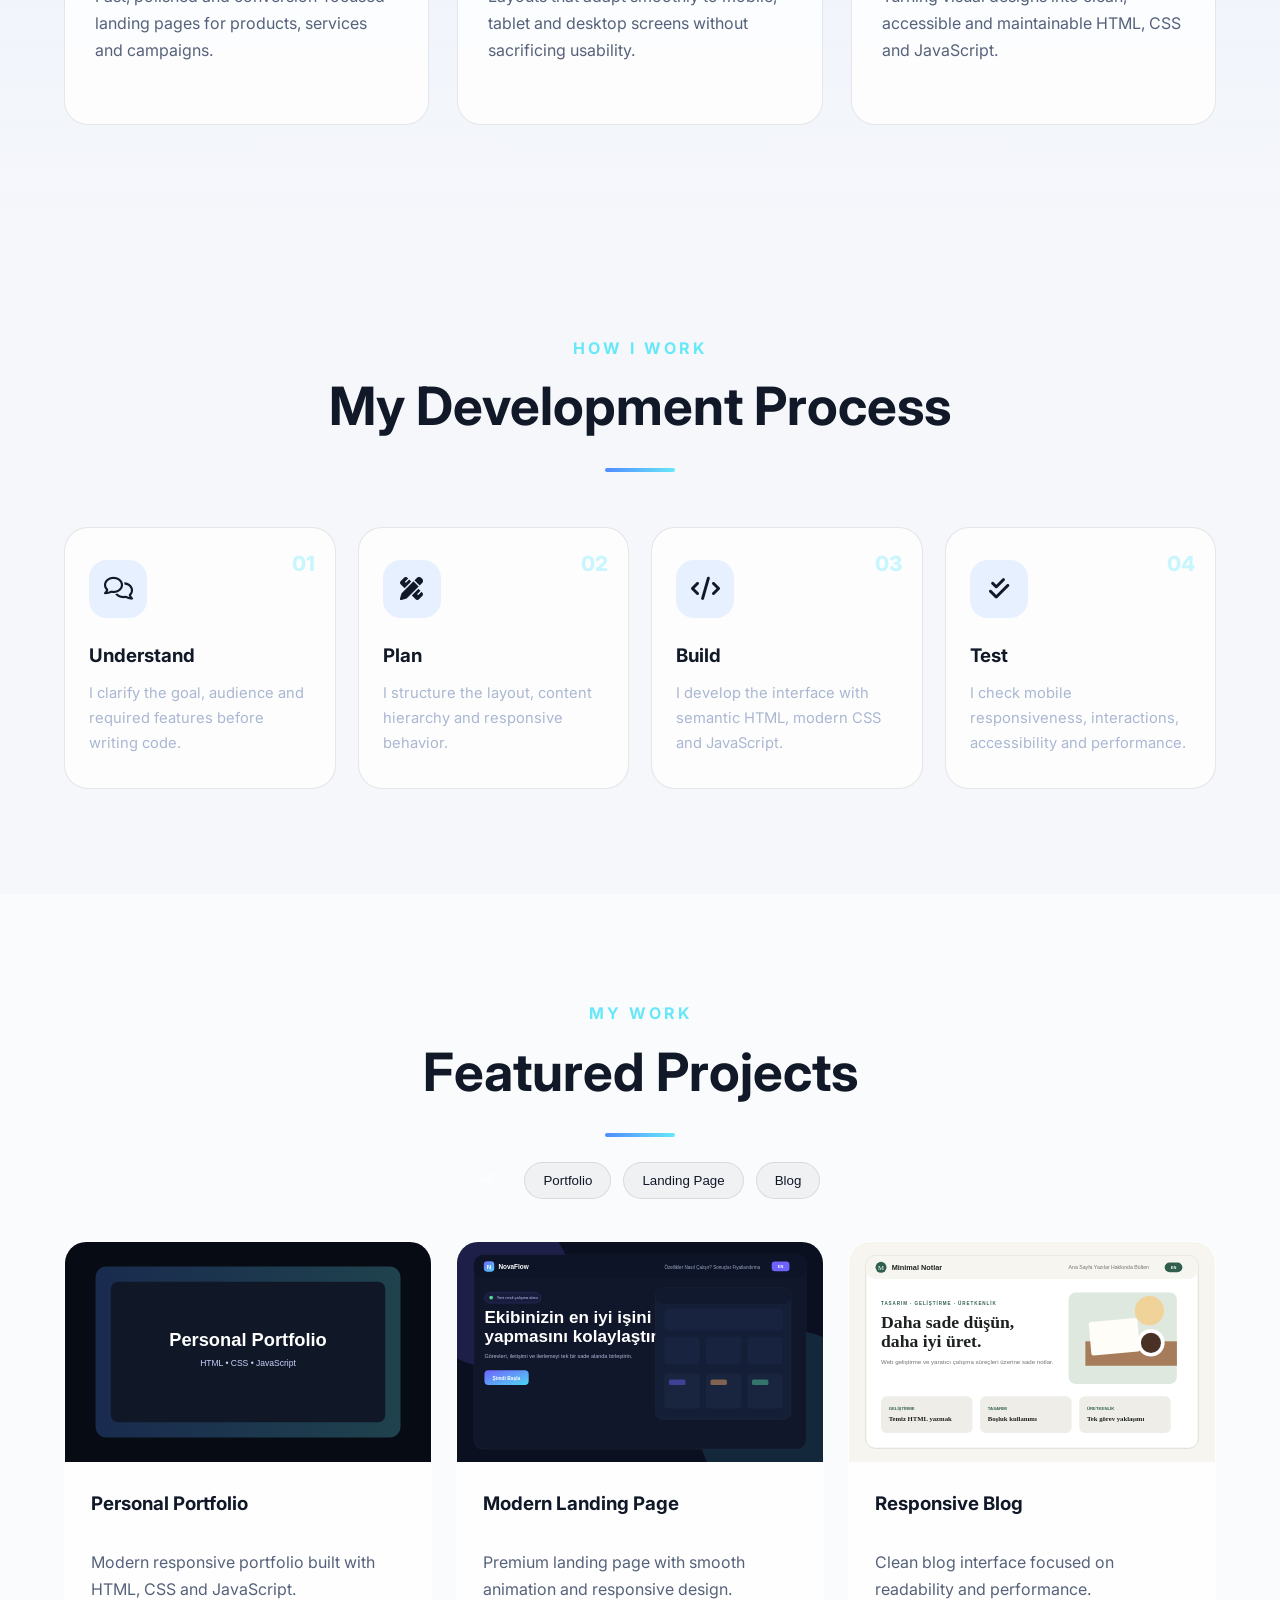
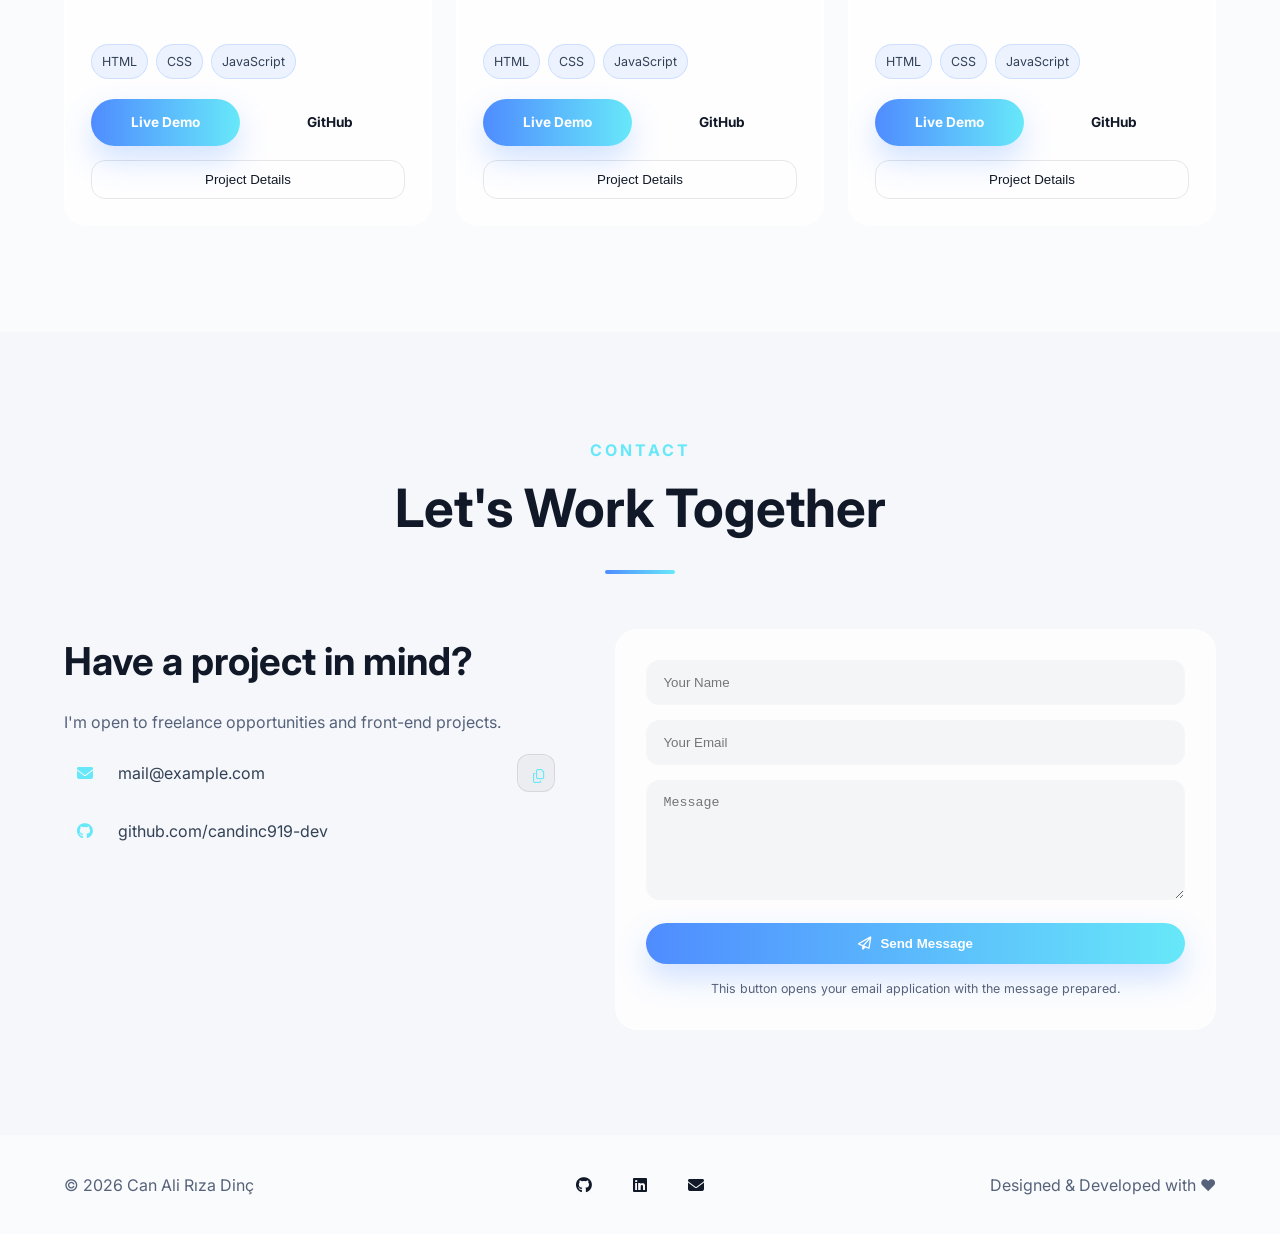
==== commit eb313f91: "Add files via upload" ====
--- a/index.html
+++ b/index.html
@@ -77,7 +77,7 @@
     <section id="home" class="hero">
       <div class="container hero-container">
         <div class="hero-left">
-          <div class="availability"><span></span><span data-i18n="availability">Available for freelance projects</span></div>
+          <div class="availability"><span></span></div>
           <p class="welcome" data-i18n="welcome">Hello, I'm</p>
           <h1>Can Ali Rıza Dinç</h1>
           <h2><span class="typing"></span></h2>
